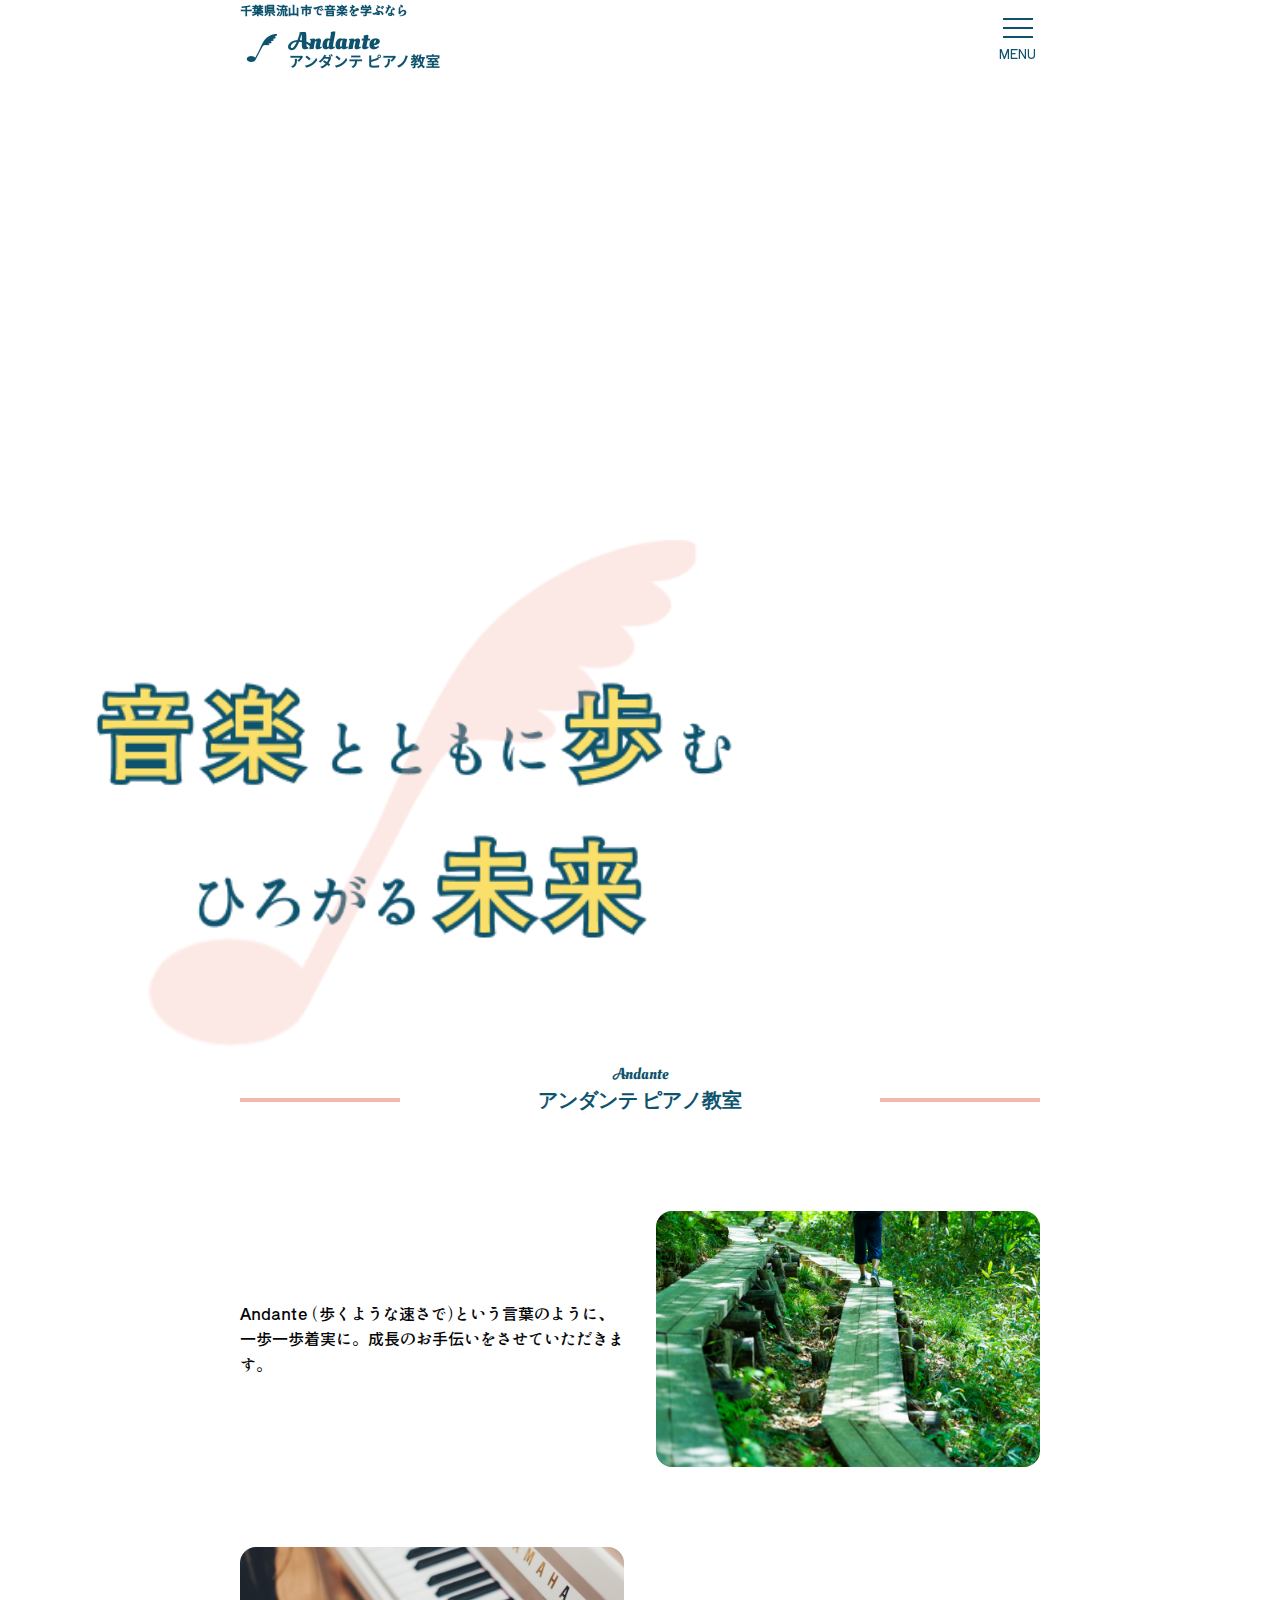
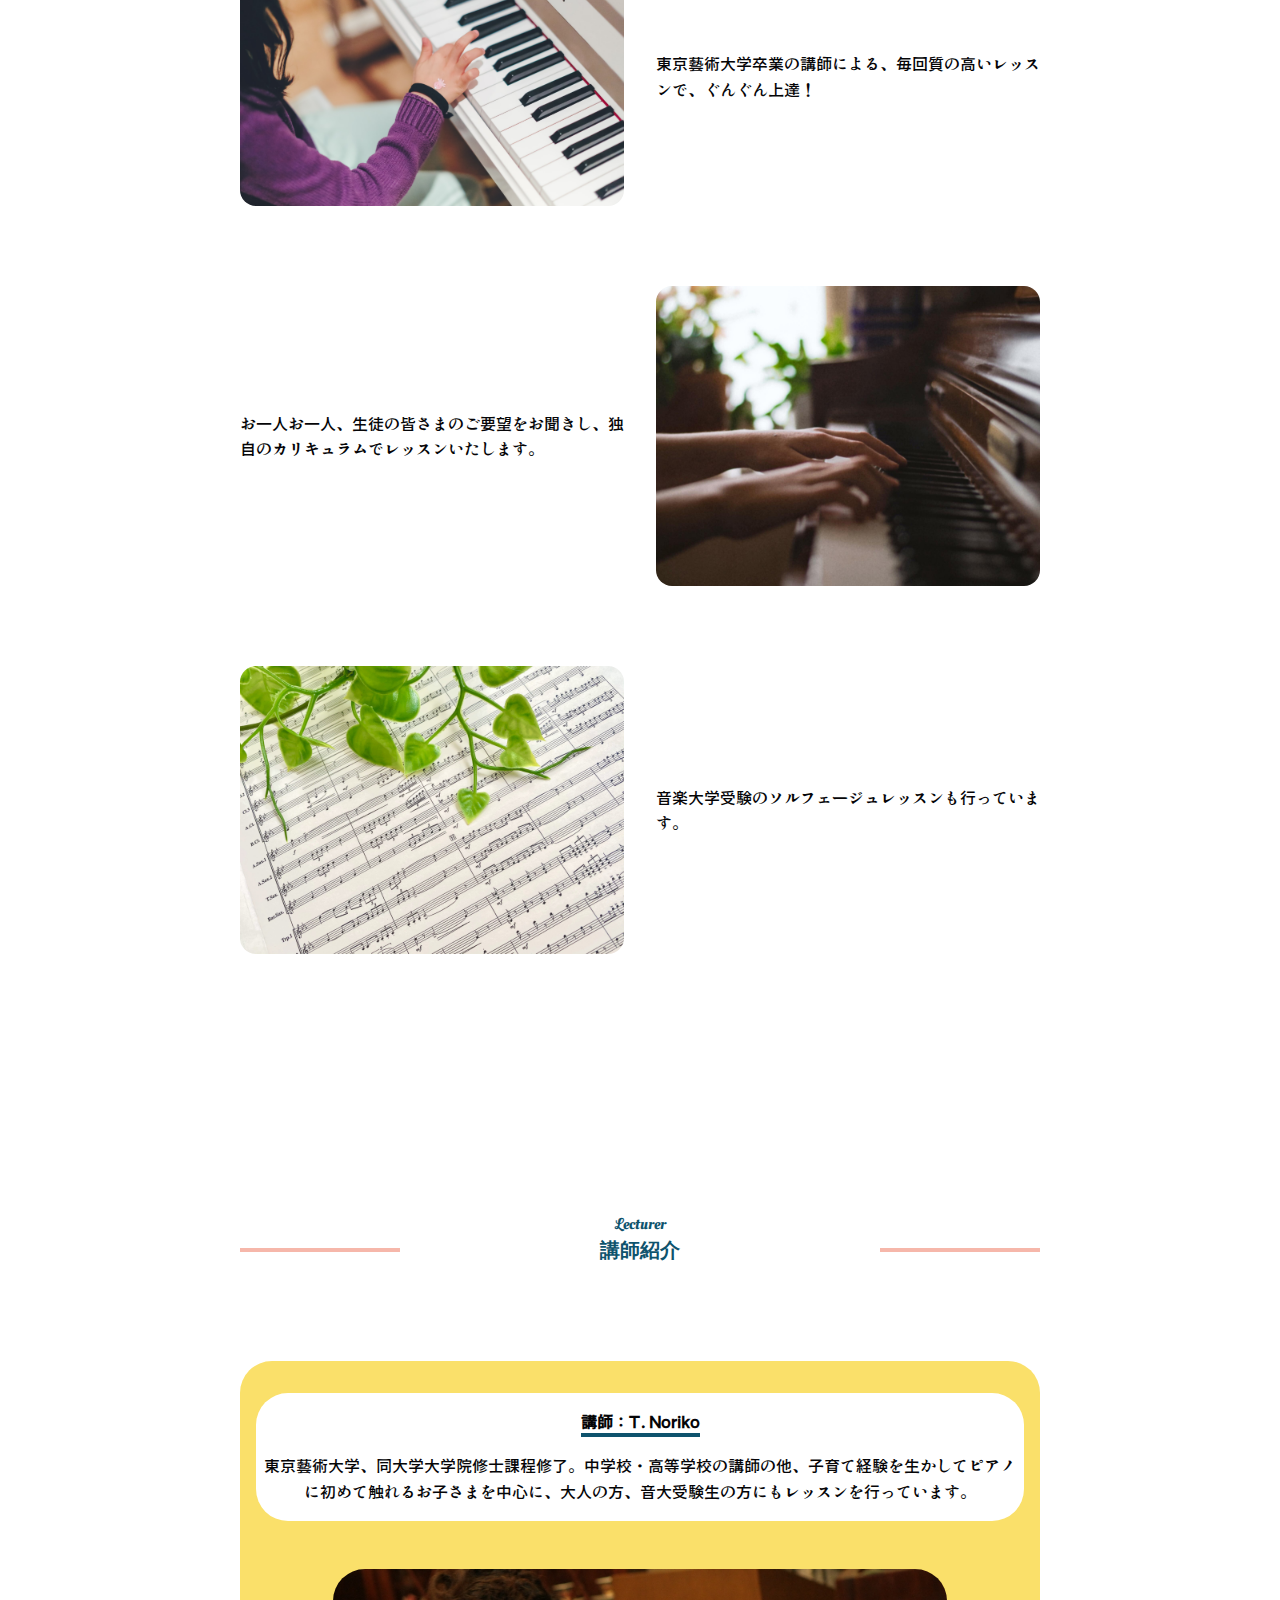
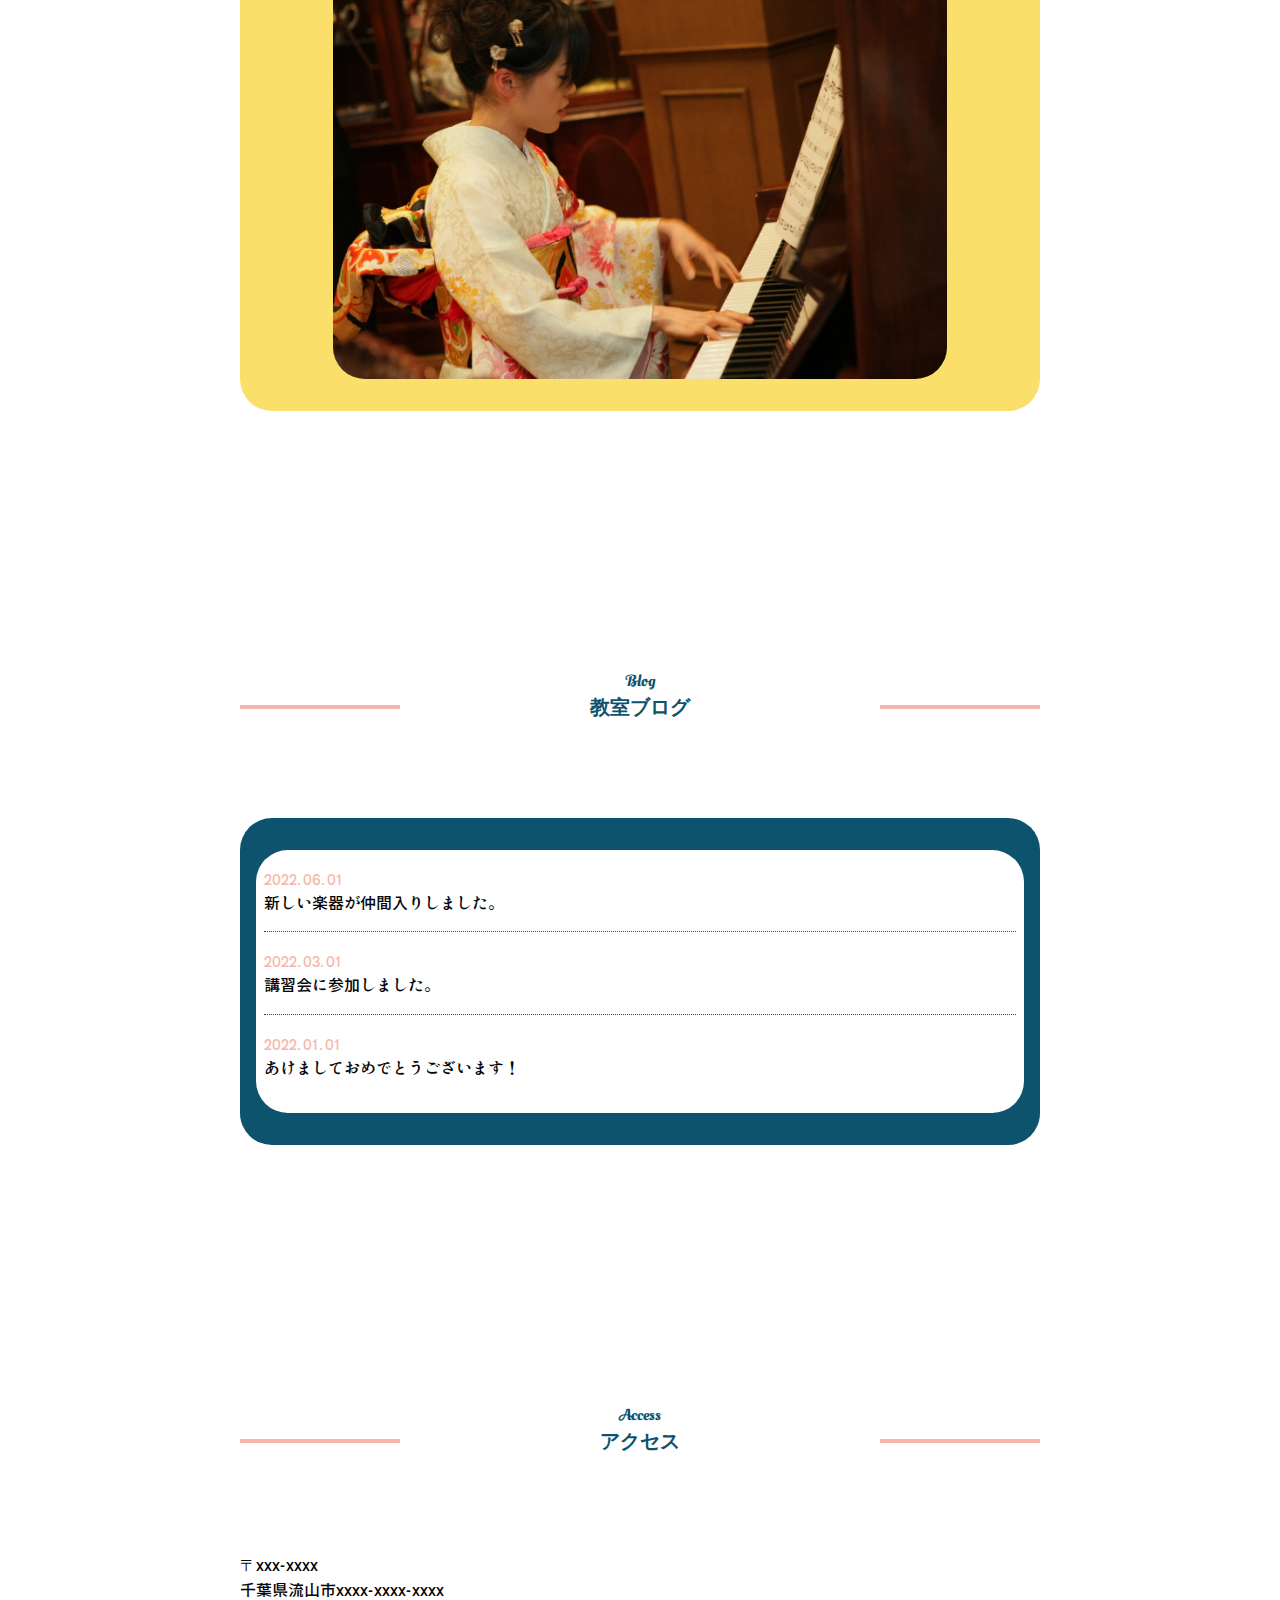
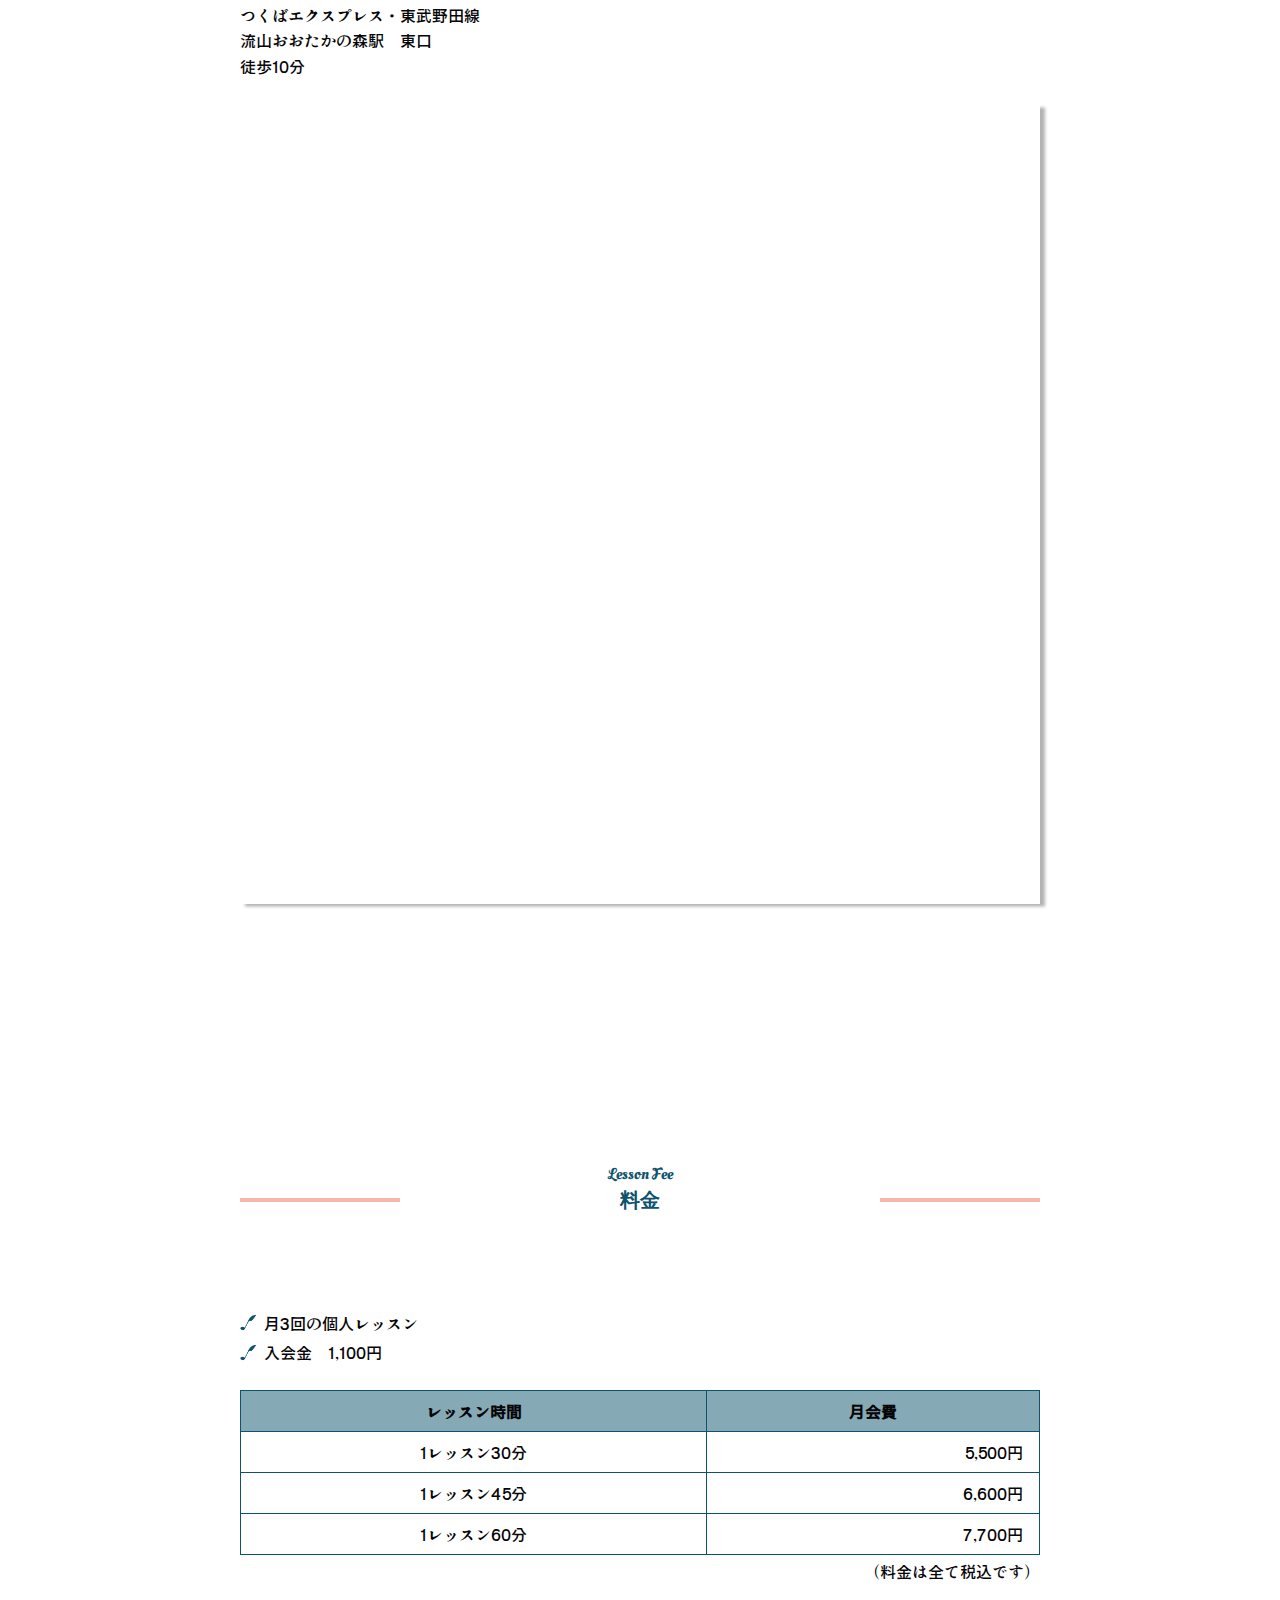
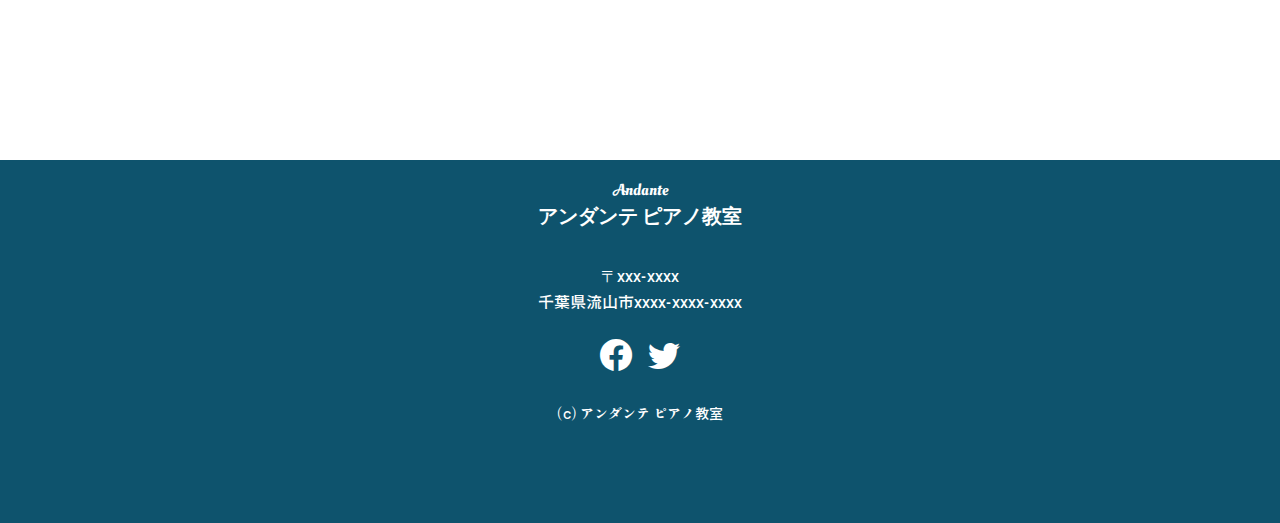
==== index.html @ c5d54a64 "Add files via upload" ====
<!DOCTYPE html>
<html lang="ja">
<head>
  <meta charset="UTF-8">
  <meta http-equiv="X-UA-Compatible" content="IE=edge">
  <meta name="viewport" content="width=device-width, initial-scale=1.0">
  <title>流山市で音楽を学ぶならAndante ピアノ教室</title>
  <link rel="preconnect" href="https://fonts.googleapis.com">
  <link rel="preconnect" href="https://fonts.gstatic.com" crossorigin>
  <link href="https://fonts.googleapis.com/css2?family=Oleo+Script+Swash+Caps&family=Poppins:wght@600&family=Shippori+Antique&display=swap" rel="stylesheet">
  <link rel="stylesheet" href="https://cdn.jsdelivr.net/npm/bootstrap-icons@1.8.2/font/bootstrap-icons.css">
  <link rel="stylesheet" href="css/styles.css">
</head>
<body>
  <header>
    <div class="container">
      <h1 class="site-title">
        <a href="#">
          <p class="title-color">千葉県流山市で音楽を学ぶなら</p>
          <img src="img/banner.png" alt="" srcset="">
        </a>
      </h1>

      <div class="hamburger">
        <span></span>
        <span></span>
        <span></span>
        <p>MENU</p>
      </div>
    </div>

    <nav id="navi">
        <h1 class="site-title">
          <a href="#">
            <p class="title-color">千葉県流山市で音楽を学ぶなら</p>
            <img src="img/banner.png" alt="" srcset="">
          </a>
        </h1>
        <ul class="menu">
          <li><a href="#">ホーム</a></li>
          <li><a href="#about">教室紹介</a></li>
          <li><a href="#lecturer">講師紹介</a></li>
          <li><a href="#blog">教室ブログ</a></li>
          <li><a href="#access">アクセス</a></li>
          <li><a href="#fee">料金</a></li>
          <li><a href="#contact">お問い合わせ</a></li> 
        </ul>
    </nav>
  </header>

  <main>
    <section id="main-visual">
      <div class="main-visual-img">
        <div class="bgImg src1"></div>
        <div class="bgImg src2"></div>
        <div class="bgImg src3"></div>
      </div>

      <div class="container">
          <ul class="main-visual-text">
            <li>音楽がともにある生活を始めませんか？</li>
            <li>一歩一歩着実に。</li>
            <li>お子さまから大人の方まで受け付け中！</li>
          </ul>

          <div class="main-image">
            <img src="img/main-image.png" alt="" srcset="">
          </div>
      </div>
    </section>

    <section id="about" class="container">
      <div class="section-title title-color">
        <span class="en">Andante</span>
        <h2 class="title-text">アンダンテ ピアノ教室</h2>
      </div>

      <div class="section-inner">
        <ul>
          <li>
            <p>Andante (歩くような速さで)という言葉のように、一歩一歩着実に。成長のお手伝いをさせていただきます。</p>
            <img src="img/about-photo1.jpg" alt="" srcset="">
          </li>
          <li>
            <p>東京藝術大学卒業の講師による、毎回質の高いレッスンで、ぐんぐん上達！</p>
            <img src="img/about-photo2.jpg" alt="" srcset="">
          </li>
          <li>
            <p>お一人お一人、生徒の皆さまのご要望をお聞きし、独自のカリキュラムでレッスンいたします。</p>
            <img src="img/about-photo3.jpg" alt="" srcset="">
          </li>
          <li>
            <p>音楽大学受験のソルフェージュレッスンも行っています。</p>
            <img src="img/about-photo4.jpg" alt="" srcset="">
          </li>
        </ul>

      </div>
    </section>

    <section id="lecturer" class="container">
      <div class="section-title title-color">
        <span class="en">Lecturer</span>
        <h2 class="title-text">講師紹介</h2>
      </div>

      <div class="section-inner">
        <div class="section-info">
          <div class="section-text">
            <h3>講師：T. Noriko</h3>
   
            <p>東京藝術大学、同大学大学院修士課程修了。中学校・高等学校の講師の他、子育て経験を生かしてピアノに初めて触れるお子さまを中心に、大人の方、音大受験生の方にもレッスンを行っています。</p>
          </div>

         <img src="img/lecturer-photo.jpg" alt="">
        </div>
      </div>
    </section>

    <section id="blog" class="container">
      <div class="section-title title-color">
        <span class="en">Blog</span>
        <h2 class="title-text">教室ブログ</h2>
      </div>

      <div class="section-inner">
        <div class="section-info">
          <div class="section-text">
            <ul>
              <li>
                <a href="#">
                  <time>2022. 06. 01</time>
                  <p class="blog-title">新しい楽器が仲間入りしました。</p>
                </a>
              </li>
              <li>
                <a href="#">
                  <time>2022. 03. 01</time>
                  <p class="blog-title">講習会に参加しました。</p>
                </a>
              </li>
              <li>
                <a href="#">
                  <time>2022. 01. 01</time>
                  <p class="blog-title">あけましておめでとうございます！</p>
                </a>
              </li>
            </ul>
          </div>
        </div>
      </div>
    </section>

    <section id="access" class="container">
      <div class="section-title title-color">
        <span class="en">Access</span>
        <h2 class="title-text">アクセス</h2>
      </div>

      <div class="section-inner">
        <div class="address">
          <p class="address-text">〒xxx-xxxx</p>
          <p class="address-text">千葉県流山市xxxx-xxxx-xxxx</p>
          <p class="address-text">つくばエクスプレス・東武野田線</p>
          <p class="address-text">流山おおたかの森駅　東口</p>
          <p class="address-text">徒歩10分</p>
        </div>

        <div class="iframe-wrap">
          <iframe src="https://www.google.com/maps/embed?pb=!1m18!1m12!1m3!1d12931.811966445095!2d139.92368002287586!3d35.87466883083339!2m3!1f0!2f0!3f0!3m2!1i1024!2i768!4f13.1!3m3!1m2!1s0x60189b8924947b5b%3A0xc7bd35866988d866!2z44CSMjcwLTAxMzgg5Y2D6JGJ55yM5rWB5bGx5biC44GK44GK44Gf44GL44Gu5qOu5p2x!5e0!3m2!1sja!2sjp!4v1663419905391!5m2!1sja!2sjp" width="600" height="450" style="border:0;" allowfullscreen="" loading="lazy" referrerpolicy="no-referrer-when-downgrade"></iframe>
        </div>
      </div>
    </section>

    <section id="fee" class="container">
      <div class="section-title title-color">
        <span class="en">Lesson Fee</span>
        <h2 class="title-text">料金</h2>
      </div>

      <div class="section-inner">
        <ul class="fee-details">
          <li>
            <img src="img/logo.png" alt="" srcset="">
            <p>月3回の個人レッスン</p>
          </li>
          <li>
            <img src="img/logo.png" alt="" srcset="">
            <p>入会金　1,100円</p>
          </li>
        </ul>

        <table>
          <thead>
            <tr>
              <th>レッスン時間</th>
              <th>月会費</th>
            </tr>
          </thead>
          <tbody>
            <tr>
              <td>1レッスン30分</td>
              <td class="price">5,500円</td>
            </tr>
            <tr>
              <td>1レッスン45分</td>
              <td class="price">6,600円</td>
            </tr>
            <tr>
              <td>1レッスン60分</td>
              <td class="price">7,700円</td>
            </tr>
          </tbody>
        </table>

        <p class="attention">（料金は全て税込です）</p>
      </div>
    </section>

    <a href="#" class="free-experience">
      <h3>
        無料体験<span>の</span>お申し込み<span>は</span>
      </h3>
      <p>こちら</p>
    </a> 
  </main>

  <footer>
    <div class="container">
      <div class="footer-title">
        <span class="en">Andante</span>
        <h1 class="title-text">アンダンテ ピアノ教室</h1>
      </div>

      <div class="address">
        <p class="address-text">〒xxx-xxxx</p>
        <p class="address-text">千葉県流山市xxxx-xxxx-xxxx</p>
      </div>

      <ul class="sns">
        <li><a href="#" class="facebook"><i class="bi bi-facebook"></i></a></li>
        <li><a href="#" class="twitter"><i class="bi bi-twitter"></i></a></li>
      </ul>
      
      <small>(c) アンダンテ ピアノ教室</small>
    </div>
  </footer>
  <script src="https://code.jquery.com/jquery-3.6.0.min.js" integrity="sha256-/xUj+3OJU5yExlq6GSYGSHk7tPXikynS7ogEvDej/m4=" crossorigin="anonymous"></script>
  <script src="js/main.js"></script>
</body>
</html>
---- css/styles.css ----
/* common */
* {
  margin: 0;
  padding: 0;
  box-sizing: border-box;
  font-size: 16px;
}

html {
  height: 100%;
}

body {
  color: #050507;
  font-family: 'Shippori Antique', sans-serif;
}

a {
  text-decoration: none;
}

img {
  vertical-align: bottom;
  max-width: 100%;
  object-fit: cover;
}

li {
  list-style: none;
}

.container {
  margin: 0 auto;
  width: calc(100% - 16px * 2);
  max-width: 800px;
}

section {
  padding-top: 80px;
  padding-bottom: 80px;
  width: 100%;
}

p {
  line-height: 1.6;
}

.title-color {
  color: #0E536D;
}

.title-text {
  font-family: 'Poppins', sans-serif;
  font-size: 20px;
  position: relative;
}

.title-text::before,
.title-text::after {
  content: '';
  position: absolute;
  width: 20%;
  height: 4px;
  background-color: #F6B7AA;
  bottom: calc(50% - 2px);
}

.title-text::before {
  left: 0;
}

.title-text::after {
  right: 0;
}

.section-title {
  text-align: center;
}

.section-inner {
  margin: 96px 0;
}


.en {
  font-family: 'Oleo Script Swash Caps', cursive;
  font-size: 16px;
}

/* --------------------------
        header
-----------------------------*/

header {
  width: 100%;
  height: 80px;
  position: fixed;
  background-color: rgba(255,255,255,0.8);
  z-index: 10;
}

header p {
  font-size: 12px;
  color: #0E536D;
}

header img {
  height: 60px;
}

header .container {
  display: flex;
  justify-content: space-between;
  align-items: center;
  /* outline: 1px solid red; */
}

/* ハンバーガーメニュー（閉じている時） */
.hamburger {
  margin-left: 32px;
  cursor: pointer;
  z-index: 30;
  margin-top: 2px;
}

.hamburger span {
  display: block;
  width: 30px;
  height: 2px;
  background-color: #0E536D;
  transition: all .3s;
}

.hamburger span + span {
  margin-top: 7px;
}

.hamburger p {
  font-size: 12px;
  margin-top: 6px;
  transform: translateX(-4px);
}

/* ハンバーガーメニュー（クリック時の動き） */
.hamburger.active span:nth-child(1) {
  transform: translateY(10px) rotate(-135deg);
}

.hamburger.active span:nth-child(2) {
  transform: translateX(100%);
  opacity: 0;
}

.hamburger.active span:nth-child(3) {
  transform: translateY(-8px) rotate(135deg);
}

#navi {
  width: 100%;
  height: 100vh;
  padding-left: 16px;
  background-color: rgba(246, 183, 170, 0.9);
  position: fixed;
  top: 0;
  left: 0;
  z-index: 20;
  text-align: left;
  transition: all .6s ease;
  opacity: 0;
  visibility: hidden;
}

#navi .menu li {
  transform: translateX(-32px);
  transition: transform .6s ease;
}

#navi.active {
  opacity: 1;
  visibility: visible;
}

#navi.active .menu li {
  transform: translateX(0);
}

#navi .site-title {
  margin-right: auto;
}

#navi .menu {
  margin: 80px auto;
}

#navi .menu li a {
  color: #0E536D;
  opacity: 0.7;
  transition: color .3s;
  position: relative;
}

#navi .menu li a:hover {
  opacity: 1;
}

#navi .menu li + li {
  margin-top: 24px;
}

#navi .menu li a::before {
  content: '';
  width: 100%;
  height: 2px;
  background-color: #0E536D;
  position: absolute;
  bottom: -2px;
  left: 0;
  opacity: 0;
  transform: scaleX(0);
  transition: all .3s;
}

#navi .menu li a:hover::before {
  opacity: 1;
  transform: scaleX(1);
}

/* --------------------------
        main-visual
-----------------------------*/

main {
  padding-top: 80px;
  width: 100%;
}

#main-visual {
  position: relative;
  padding-top: 0;
  height: calc(var(--vh, 1vh) * 100);
  /* outline: 1px solid green; */
}

#main-visual .container {
  /* height: calc(100% - 80px); */
  height: 100vh;
  /* outline: 1px solid purple; */
  position: absolute;
  top: 0;
  left: 16px;
  
}


/* --- 全体のBOX定義 ---------------------------------------- */
.main-visual-img {
  position   : relative;
  /* max-width  : 400px; */
  max-width: 100%;
  /* height     : 250px; */
  height: calc(60vh - 80px);
  /* margin     : auto; */
  /* overflow   : hidden; */
}

/* --- 背景の指定 ------------------------------------------- */
.main-visual-img .bgImg {
  position   : absolute;
  top        : 0;
  left       : 0;
  bottom     : 0;
  right      : 0;
  opacity    : 0;
  animation  : fade 15s infinite; 
  background-size: cover;
  background-position: center;
}

/* --- 段差で背景画像のアニメーションを実行 ----------------- */
.main-visual-img .src1 {
  background-image : url(../img/main-visual1.jpg);   
}
.main-visual-img .src2 {
  background-image : url(../img/main-visual2.jpg);   
  animation-delay  : 5s;
}
.main-visual-img .src3 {
  background-image : url(../img/main-visual3.jpg);  
  animation-delay  : 10s;
}


@keyframes fade {
   0% { opacity: 0; }
   5% { opacity: 1; }
  25% { opacity: 1; }
  30% { opacity: 0; }
 100% { opacity: 0; }
}

.main-visual-text {
  /* outline: 1px solid green; */
  margin-top: calc((60vh - 80px) / 2 - 12px);
  position: relative;
  display: flex;
  flex-direction: column;
  align-items: center;
  justify-content: center;
}

.main-visual-text li {
  color: #fff;
  text-shadow: 0 4px 6px #050507;
  position: absolute;
  top: 0;
  opacity: 0;
  animation  : fade 15s infinite; 
}

.main-visual-text li:nth-child(2) {
  animation-delay  : 5s;
}

.main-visual-text li:nth-child(3) {
  animation-delay  : 10s;
}

.main-image {
  /* outline: 1px solid red; */
  margin-top: calc((60vh - 80px) / 2 + 12px);
}

.main-image img {
  display: block;
  width: 80%;
  margin: 0 auto;
}


/* --------------------------
        about
-----------------------------*/
#about li {
  display: flex;
  justify-content: space-between;
  align-items: center;
}

#about li:nth-child(even) {
  flex-direction: row-reverse;
}

#about li p,
#about li img {
  width: calc(50% - 16px);
}

#about li + li {
  margin-top: 80px;
}

#about li img {
  border-radius: 16px;
}

/* --------------------------
        lecturer
-----------------------------*/
.section-info {
  background-color: #FAE06A;
  padding: 32px 16px;
  border-radius: 32px;
  text-align: center;
}

.section-text {
  padding: 16px 8px;
  background-color: #fff;
  border-radius: 32px;
  text-align: center;
}

.section-text h3 {
  border-bottom: 4px solid #0E536D;
  width: fit-content;
  margin: 0 auto;
  margin-bottom: 16px;
}

.section-info img {
  border-radius: 32px;
  margin-top: 48px;
  width: 80%;
}

/* --------------------------
        blog
-----------------------------*/
#blog .section-info {
  background-color: #0E536D;
}

#blog .section-text {
  text-align: left;
}

#blog .section-text time {
  font-size: 14px;
  color: #F6B7AA;
}

#blog li {
  padding-bottom: 16px;
}

#blog li + li {
  padding-top: 16px;
  border-top: 1px dotted #0E536D;
}

.blog-title {
  color: #050507;
}

/* --------------------------
        access
-----------------------------*/

.address {
  margin-bottom: 24px;
}

.iframe-wrap{
  position:relative;
  width:100%;
  padding-top: 100%;
  margin:0 auto;
}

.iframe-wrap iframe{
  position:absolute;
  top:0;
  left:0;
  width:100%;
  height:100%;
  box-shadow: 5px 2.5px 3px rgba(0, 0, 0, 0.3);
}

/* --------------------------
        fee
-----------------------------*/

.fee-details li + li {
  margin-top: 4px;
}

.fee-details li {
  display: flex;
  align-items: center;
}

#fee img {
  width: 16px;
  height:16px;
  margin-right: 8px;
}

table {
  border-collapse: collapse;
  width: 100%;
  margin-top: 24px;
}

th,
td {
  border: 1px solid #0E536D;
  padding: 8px 0;
}

th {
  background-color: rgba(14, 83, 109, 0.5);
}

tbody tr td {
  text-align: center;
}

.price {
  text-align: right;
  padding-right: 16px;
}

.attention {
  text-align: right;
  padding-top: 4px;
}

/* --------------------------
        無料体験ボタン
-----------------------------*/
.free-experience {
  display: block;
  cursor: pointer;
  width: 100%;
  background-color: #F6B7AA;
  color: #0E536D;
  text-align: center;
  padding: 8px 0;
  position: fixed;
  bottom: 0;
}

.free-experience h3 {
  font-size: 24px;
  position: relative;
  width: fit-content;
  margin: 0 auto;
}

.free-experience span,
.free-experience p {
  font-size: 20px;
}

.free-experience h3::before,
.free-experience h3::after {
  content: '';
  height: 60px;
  width: 1px;
  background-color: #0E536D;
  position: absolute;
  top: 4px;
}

.free-experience h3::before {
  left: -16px;
  transform: rotate(-6deg);
}

.free-experience h3::after {
  right: -16px;
  transform: rotate(6deg);
}

/* --------------------------
        footer
-----------------------------*/

footer {
  background-color: #0E536D;
  color: #fff;
  width: 100%;
  height: calc(280px + 83px);
  padding: 16px 0;
  text-align: center;
  /* padding-bottom: 83px; */
}

footer .title-text::before,
footer .title-text::after {
  content: none;
}

.footer-title {
  text-align: center;
}

footer .address {
  text-align: center;
  margin-top: 32px;
  margin-bottom: 16px;
}

.sns {
  display: flex;
  justify-content: center;
  margin-bottom: 24px;
}

.sns li + li {
  margin-left: 16px;
}

i {
  color: #fff;
  font-size: 32px;
  transition: all .3s ease;
}

.bi-facebook:hover {
  color: #1877f2;
}

.bi-twitter:hover {
  color: #1da1f2;
}

small {
  font-size: 14px;
}
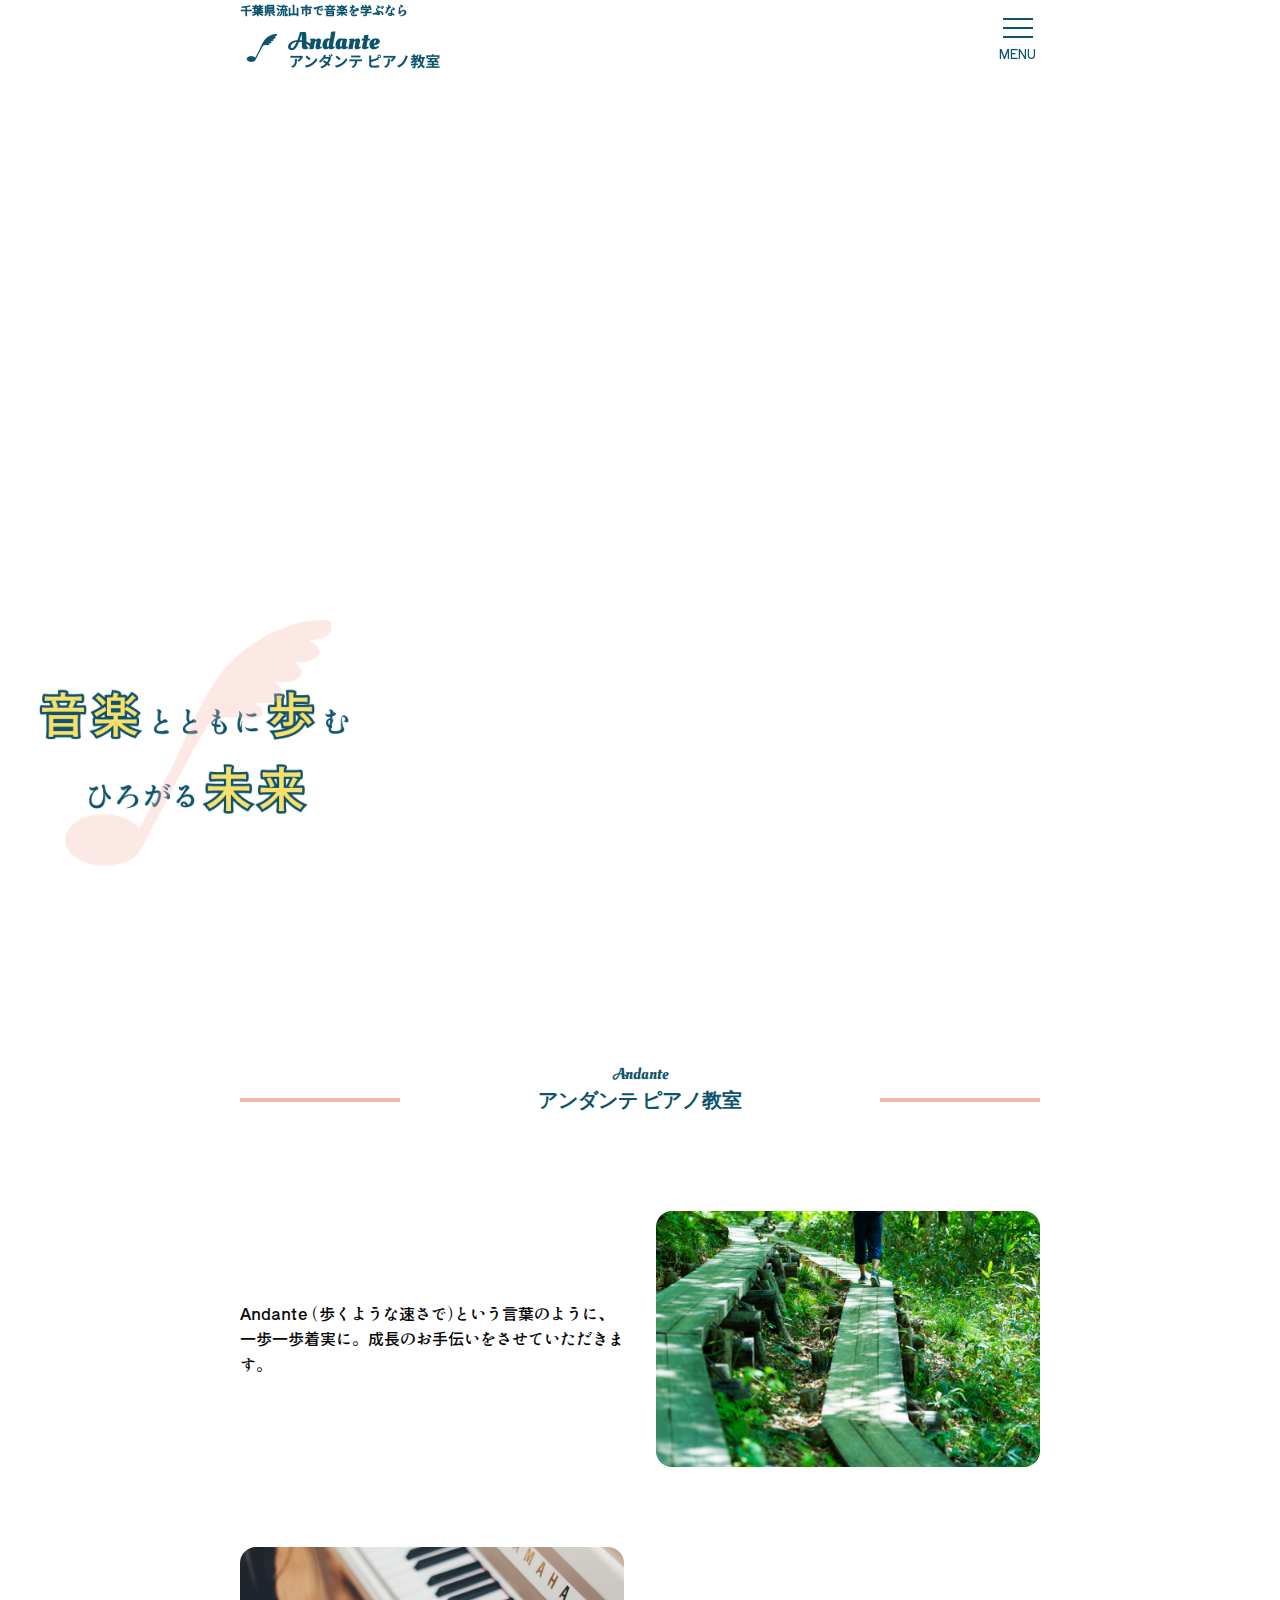
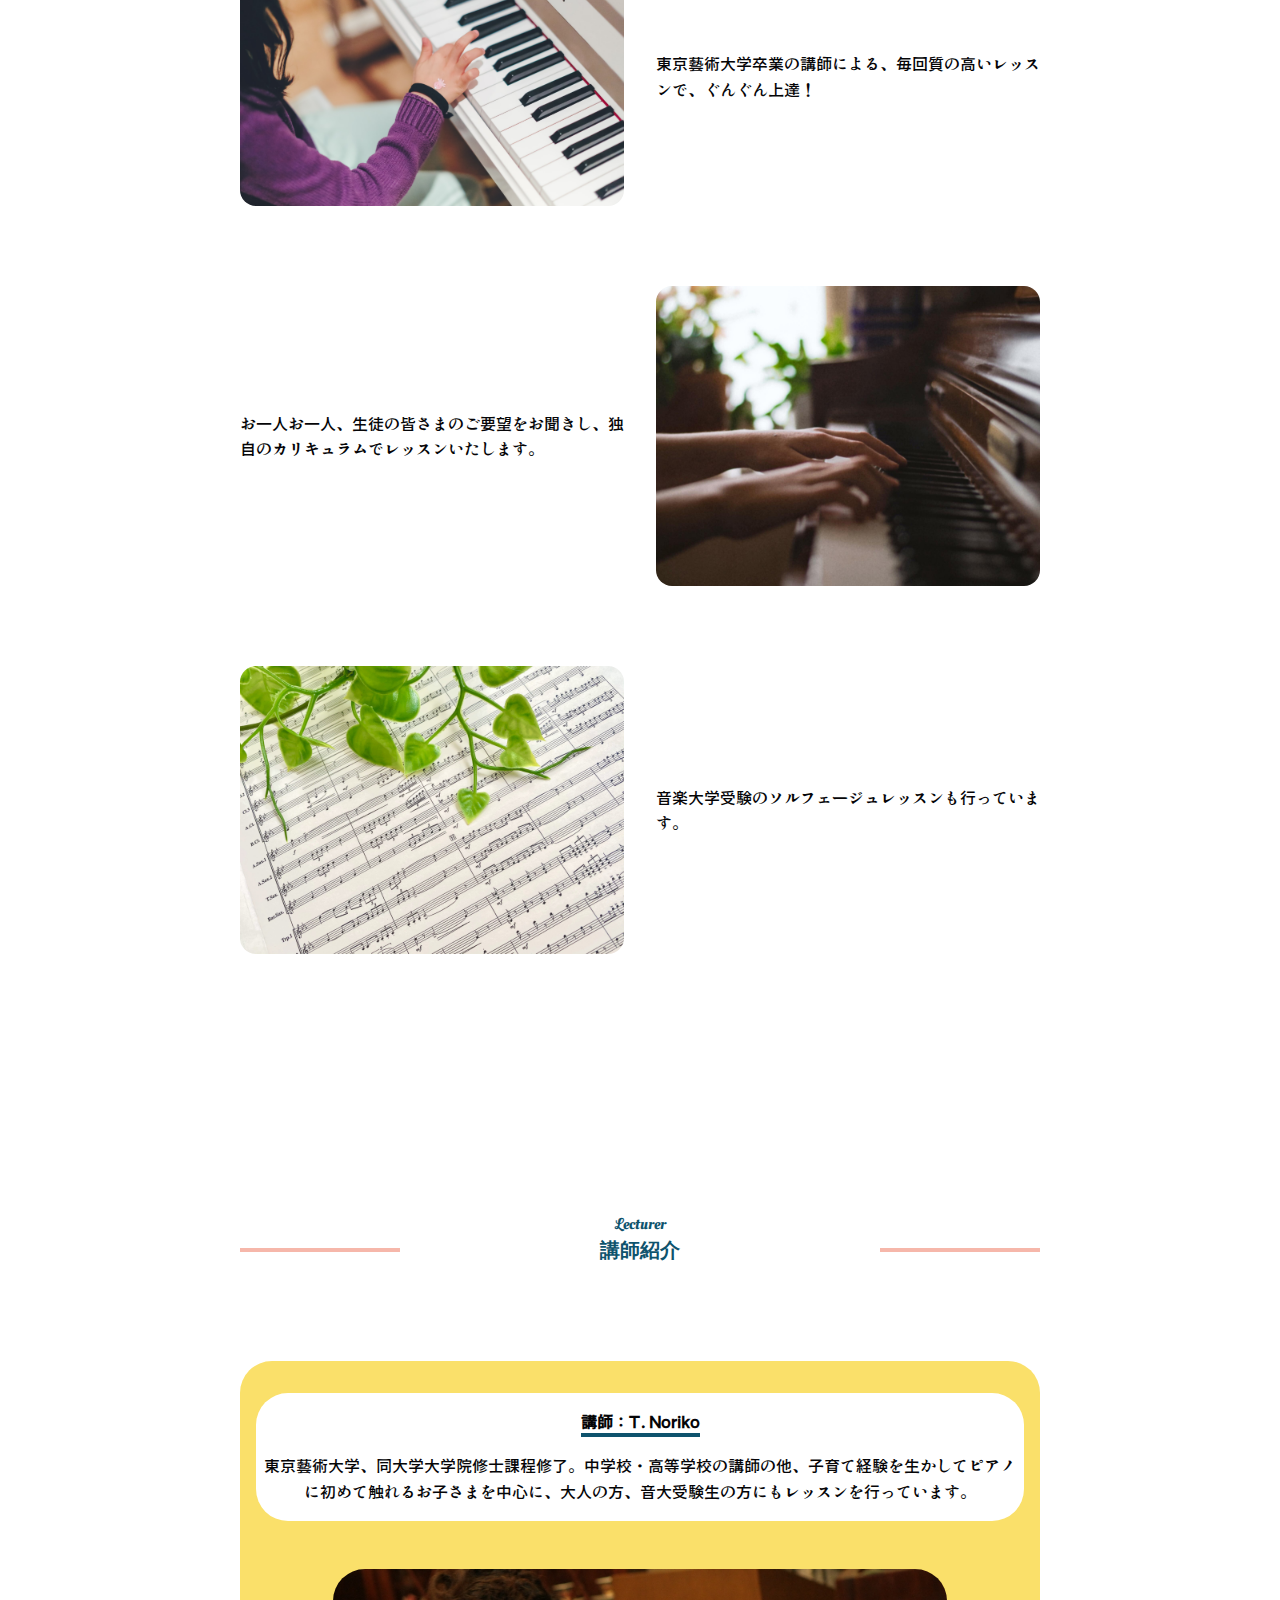
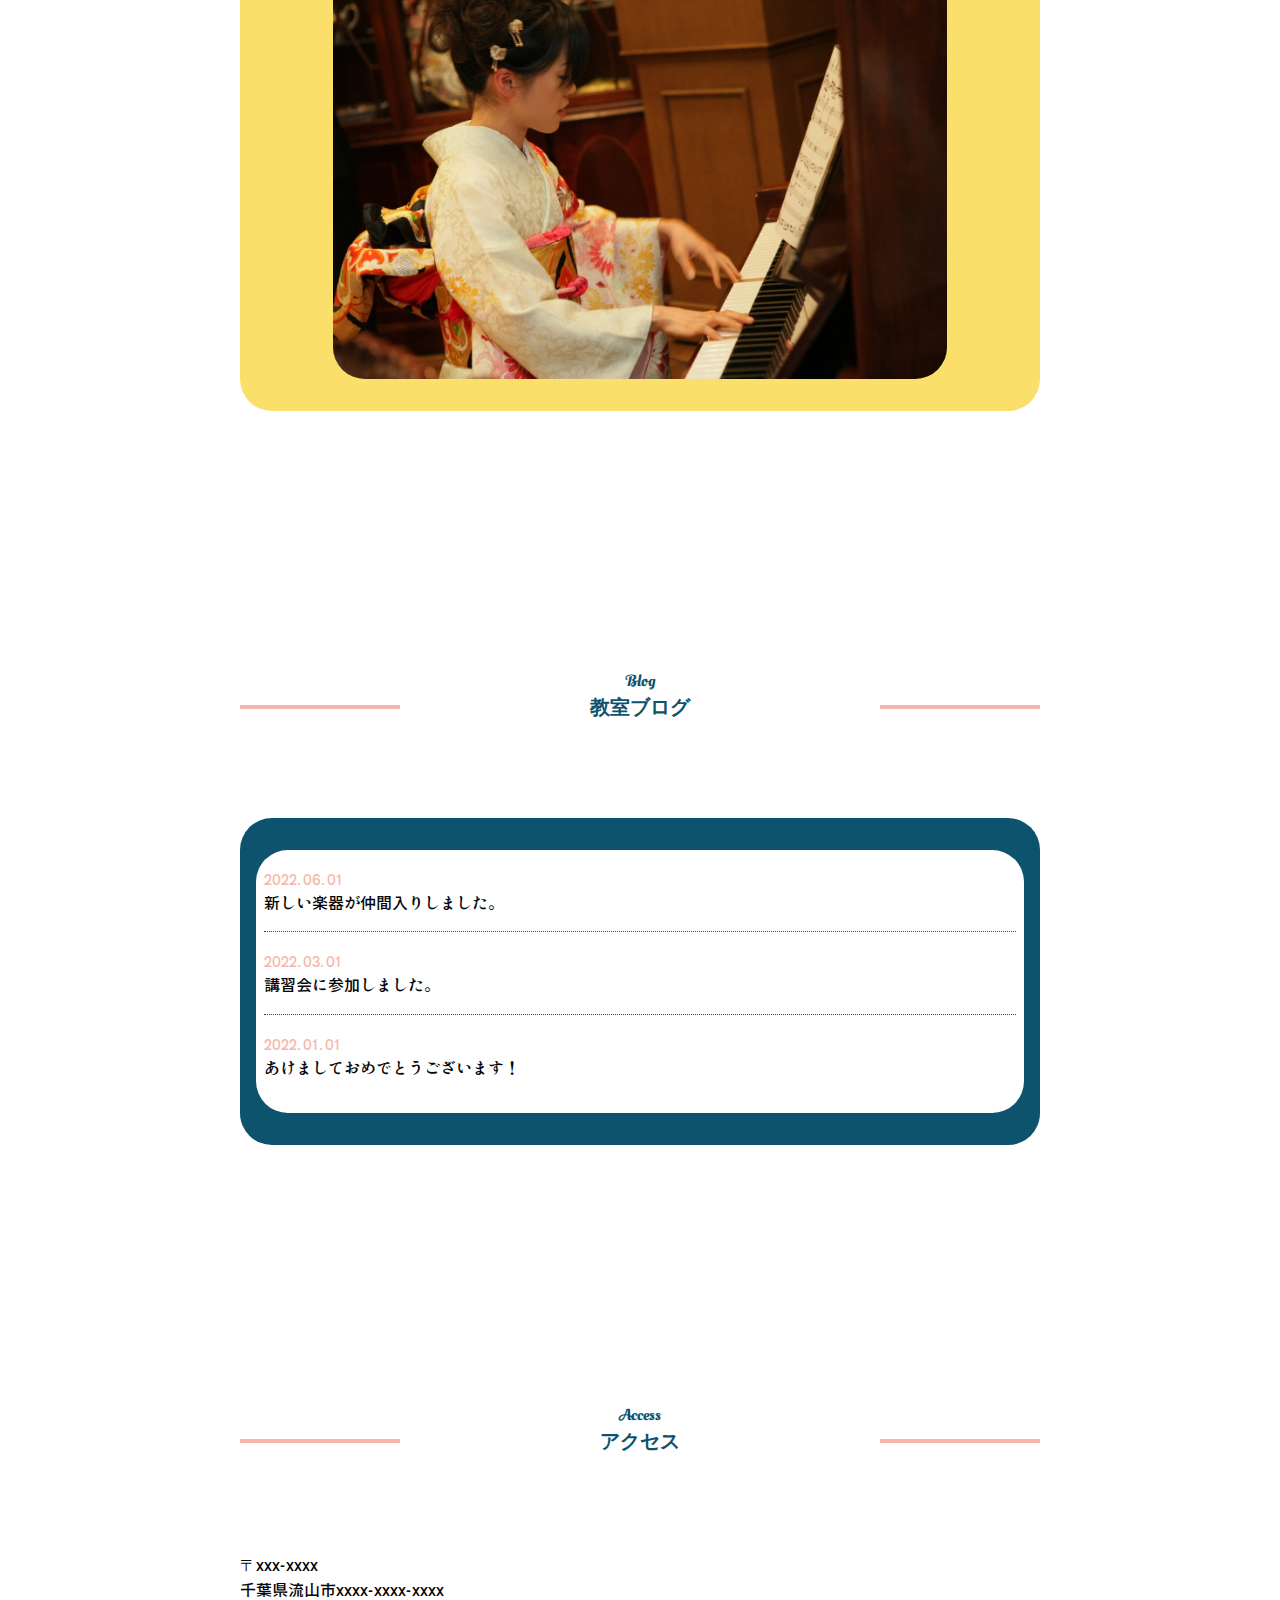
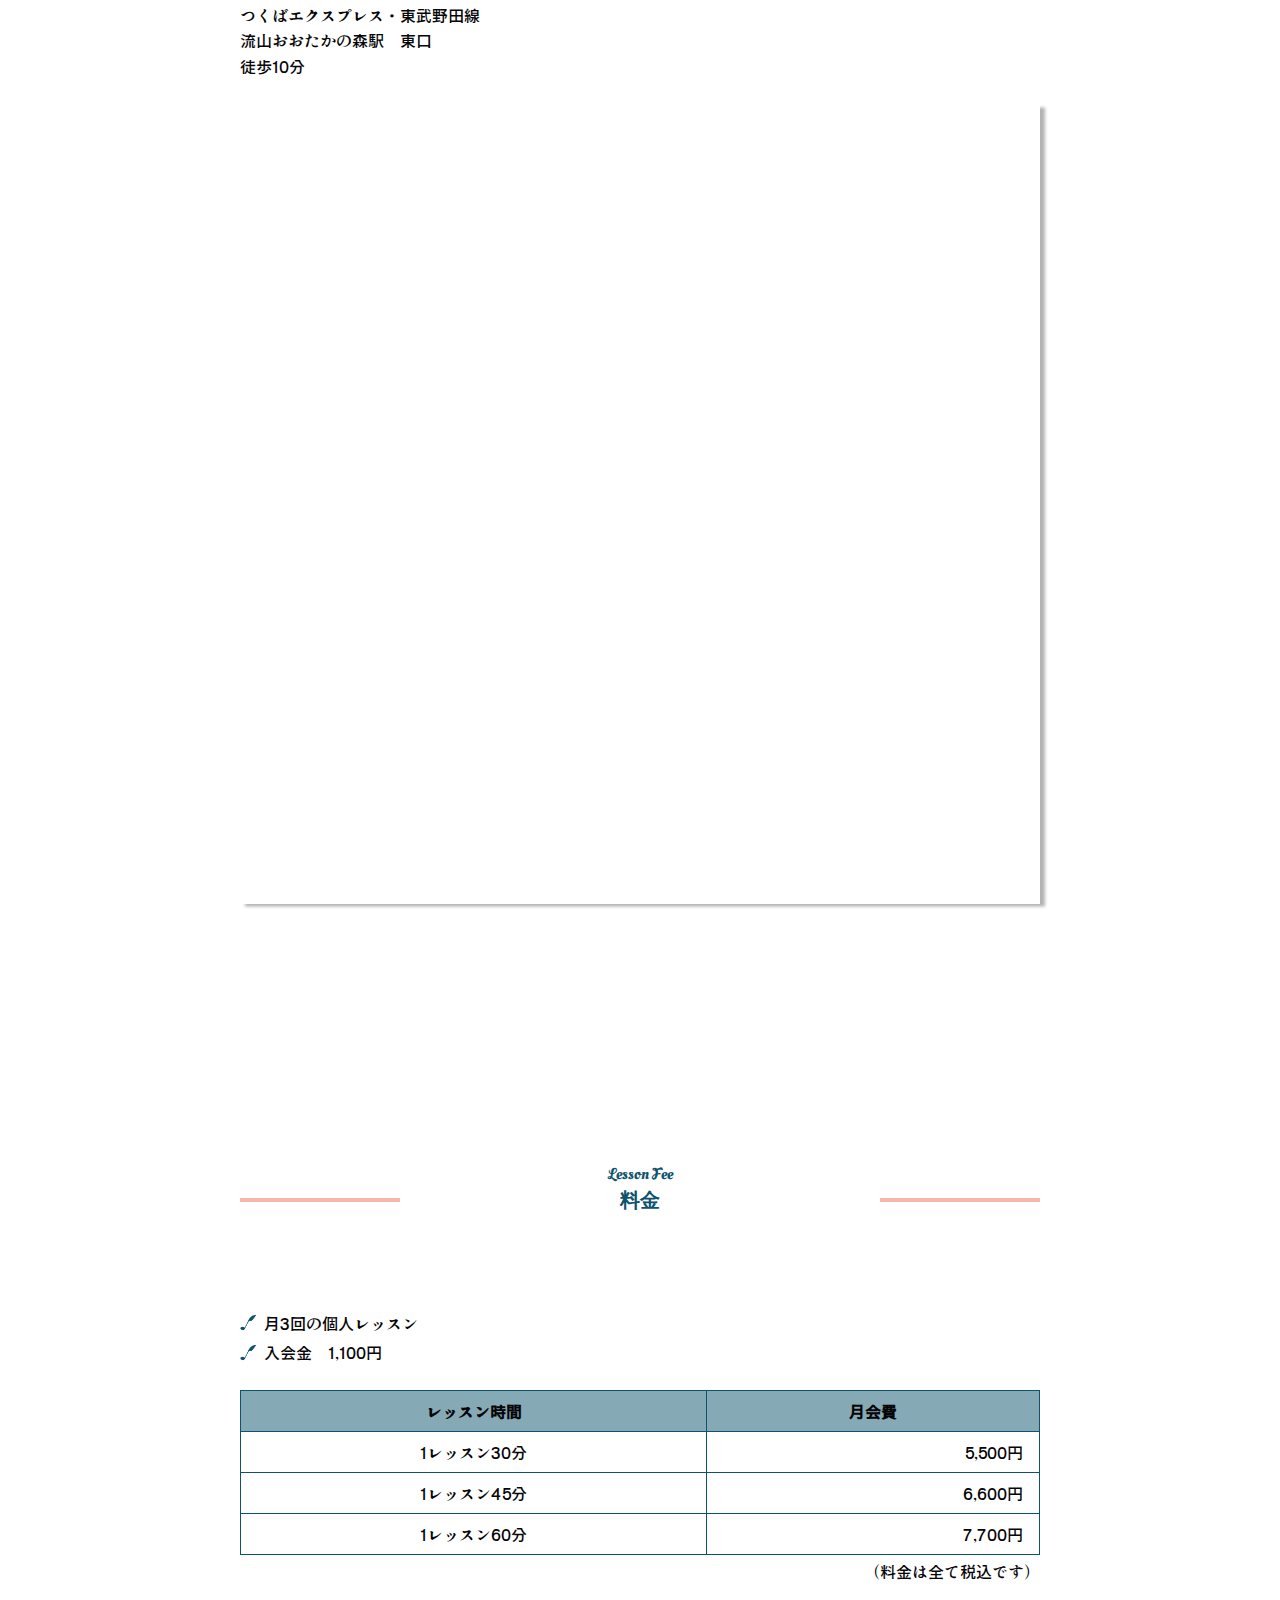
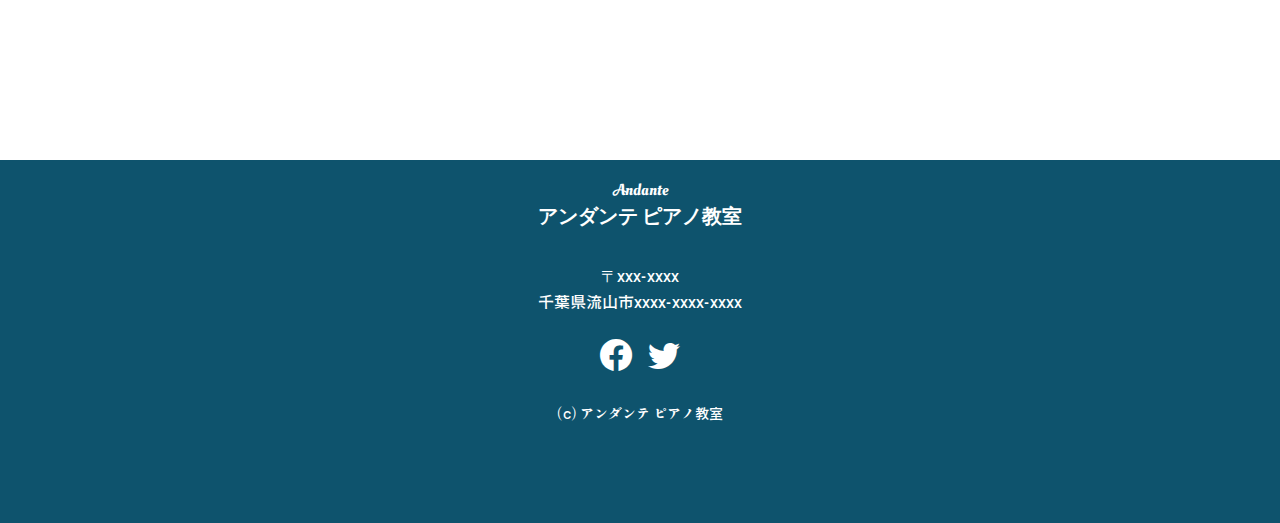
==== commit 875040c8: "Add files via upload" ====
--- a/index.html
+++ b/index.html
@@ -62,10 +62,10 @@
             <li>一歩一歩着実に。</li>
             <li>お子さまから大人の方まで受け付け中！</li>
           </ul>
-
-          <div class="main-image">
-            <img src="img/main-image.png" alt="" srcset="">
-          </div>
+      </div>
+
+      <div class="main-image">
+        <img src="img/main-image.png" alt="" srcset="">
       </div>
     </section>
 
--- a/css/styles.css
+++ b/css/styles.css
@@ -327,7 +327,10 @@
 
 .main-image {
   /* outline: 1px solid red; */
-  margin-top: calc((60vh - 80px) / 2 + 12px);
+  /* margin-top: calc((60vh - 80px) / 2 + 12px); */
+  /* margin-top: 60vh; */
+  position: absolute;
+  top: 60vh;
 }
 
 .main-image img {
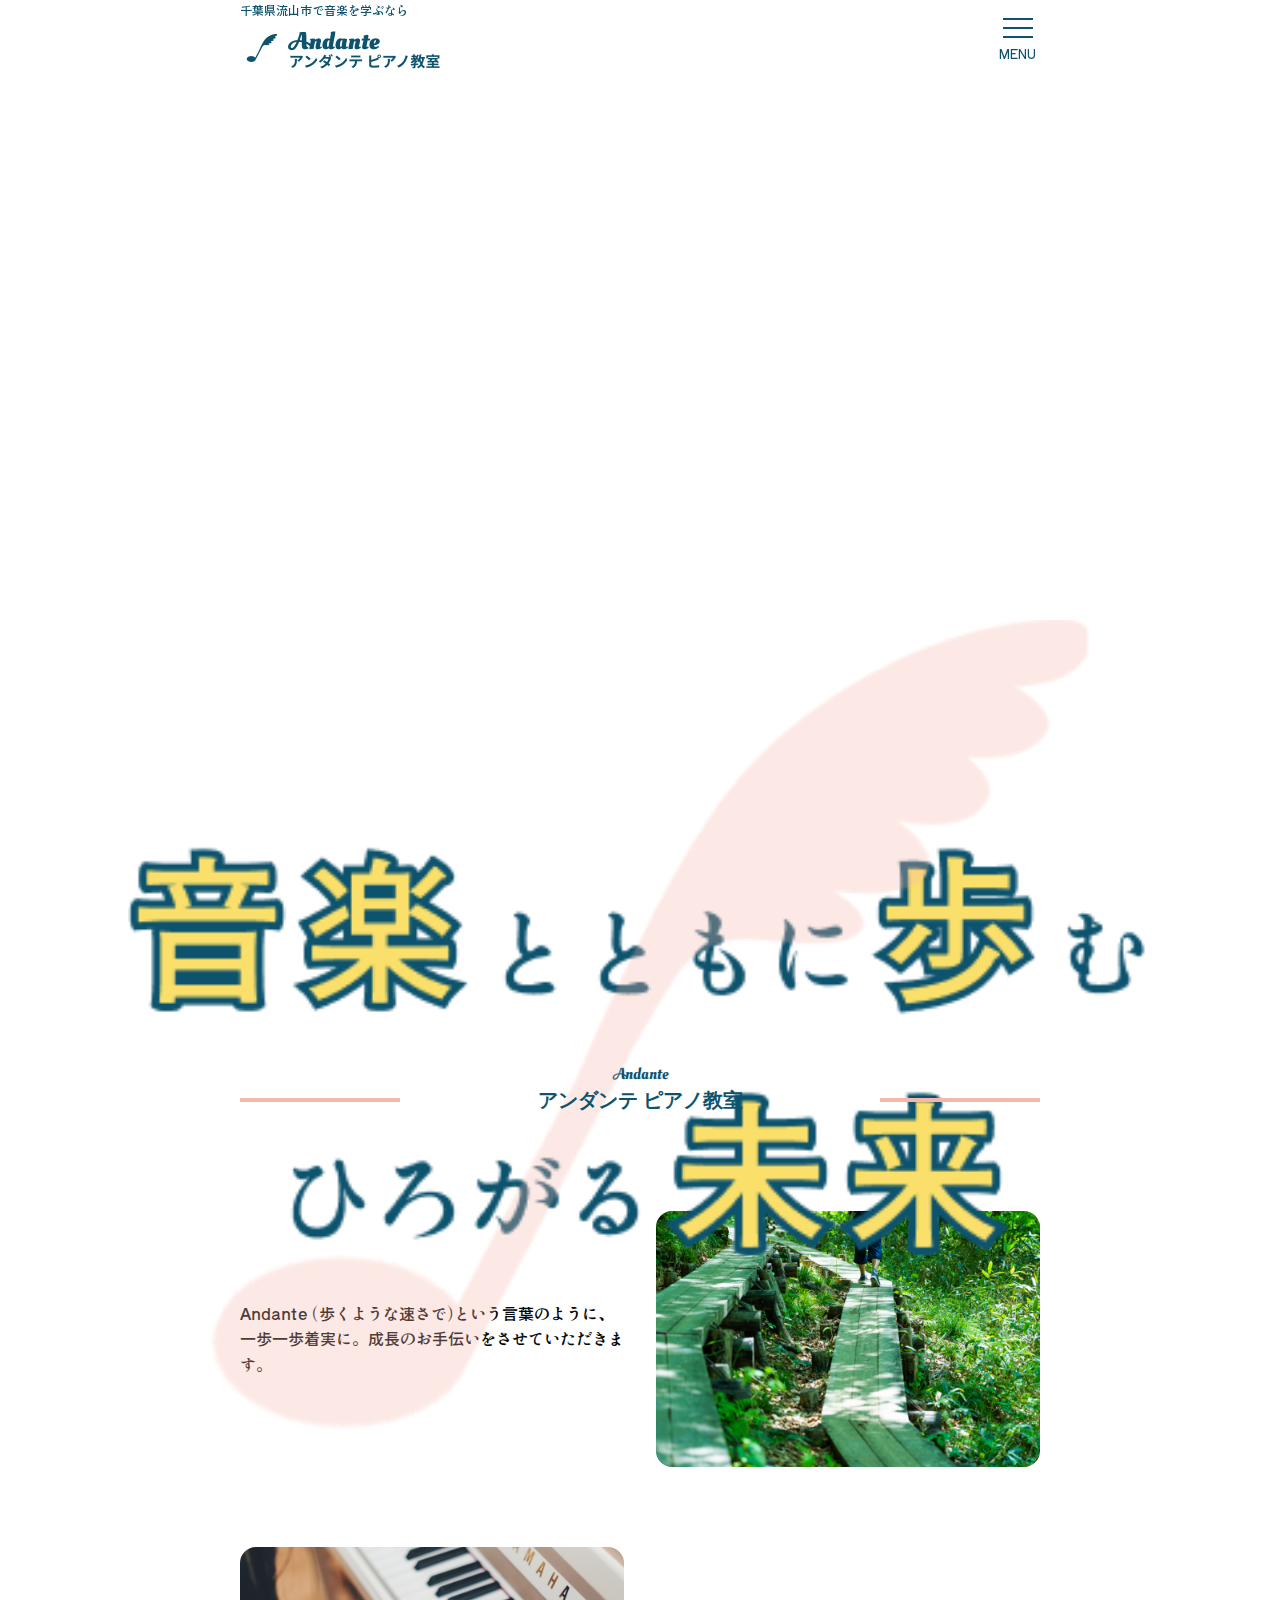
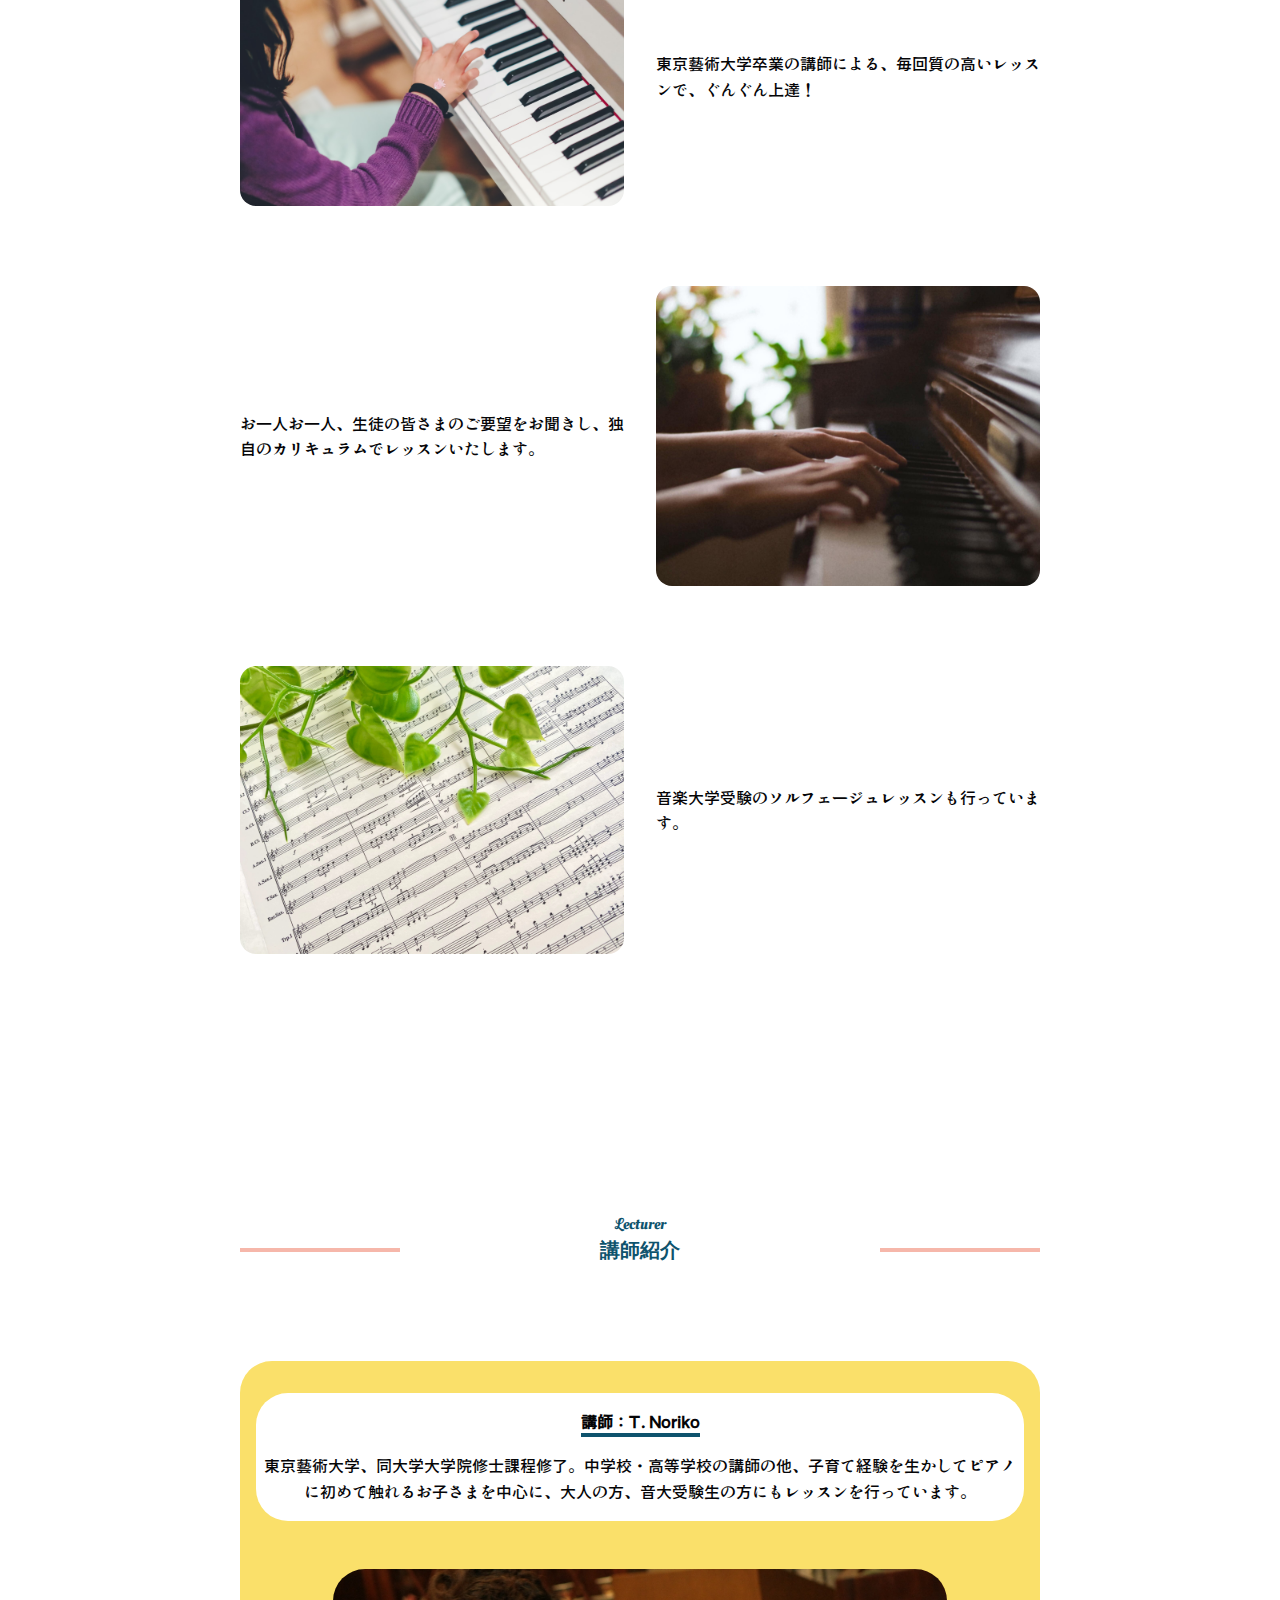
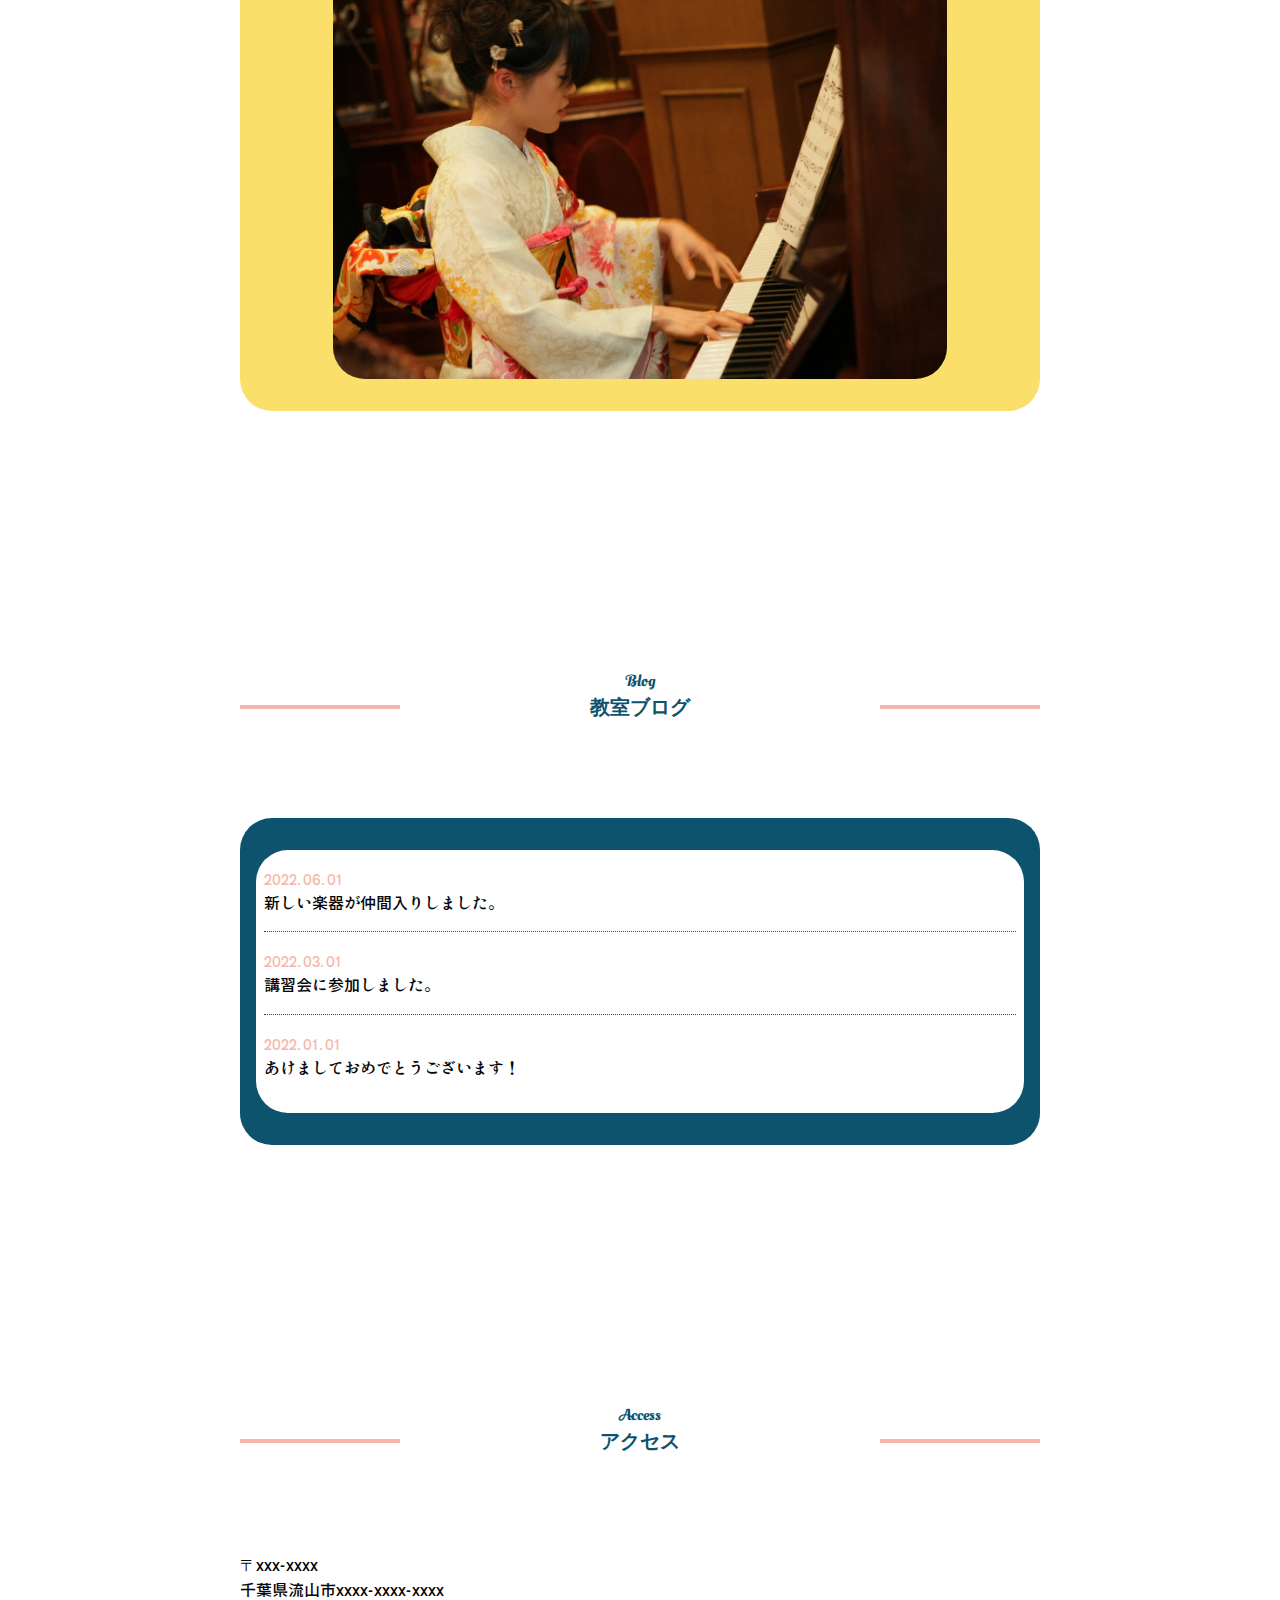
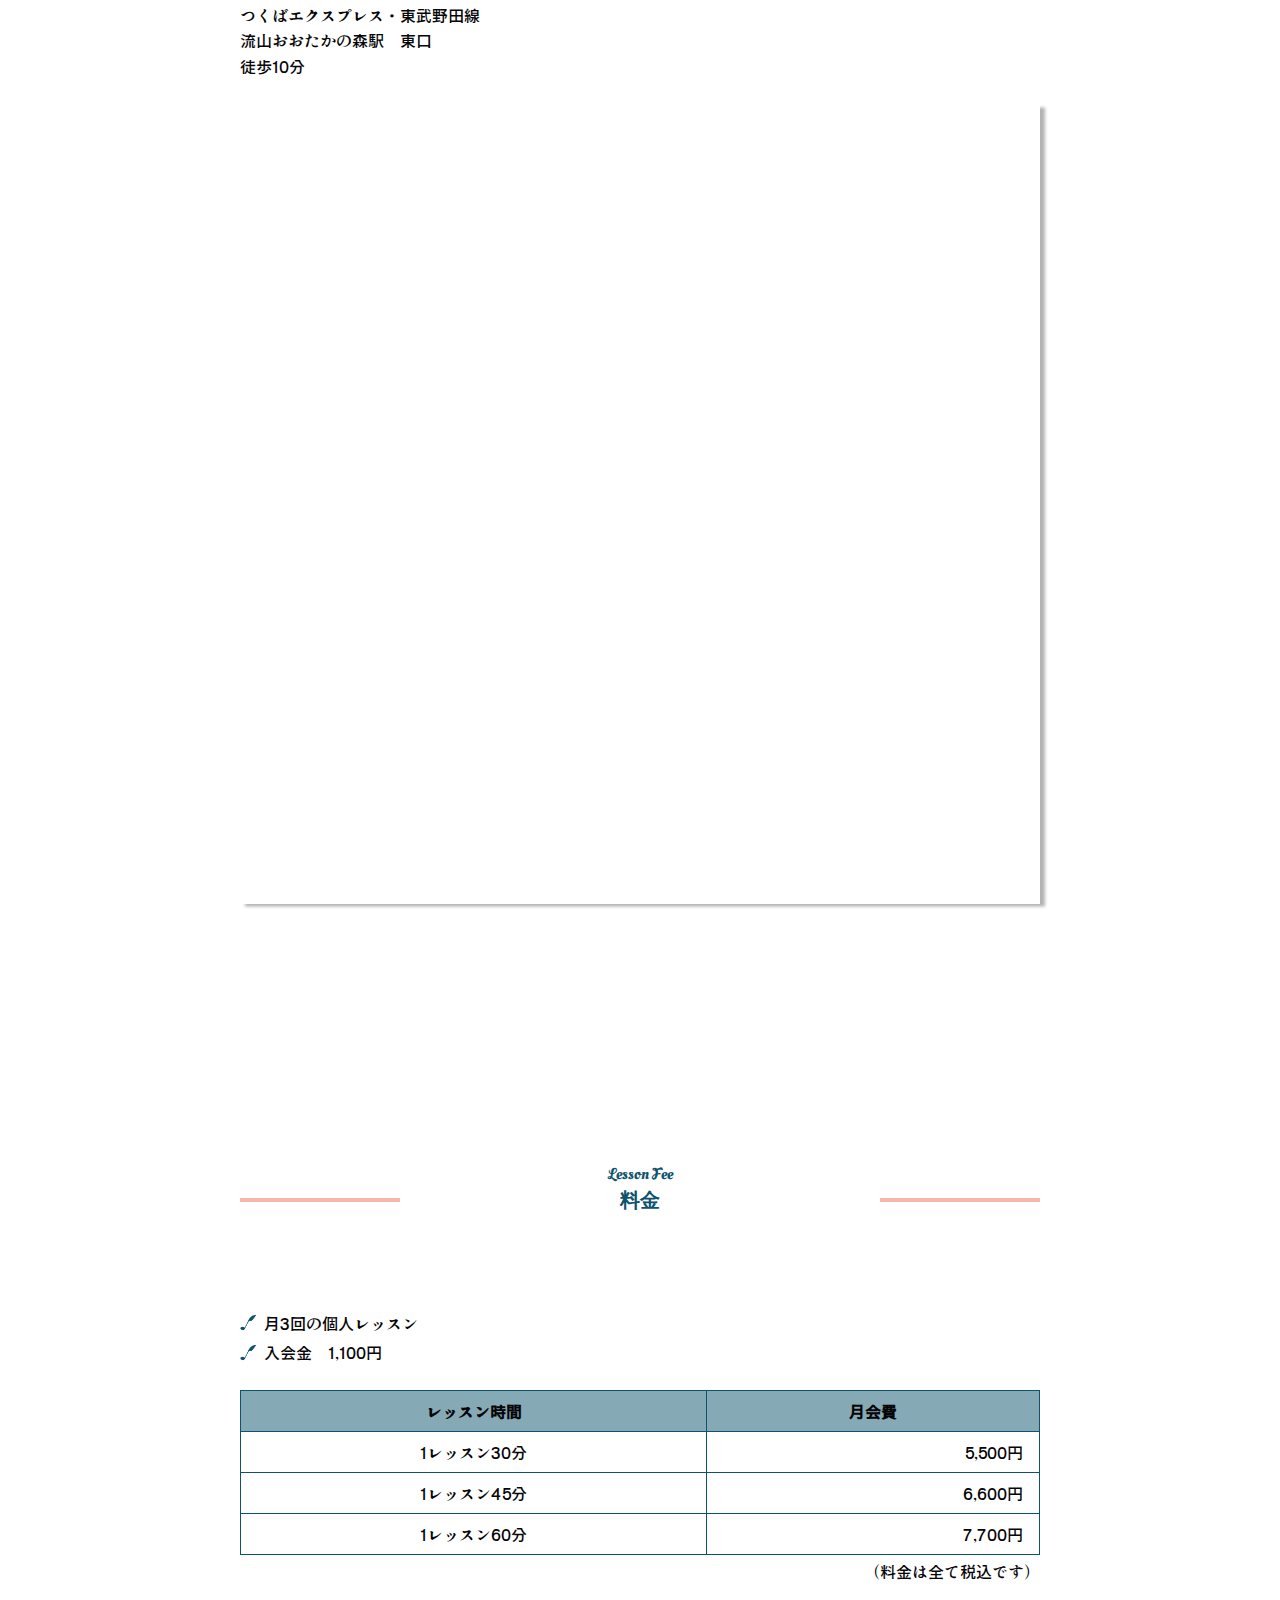
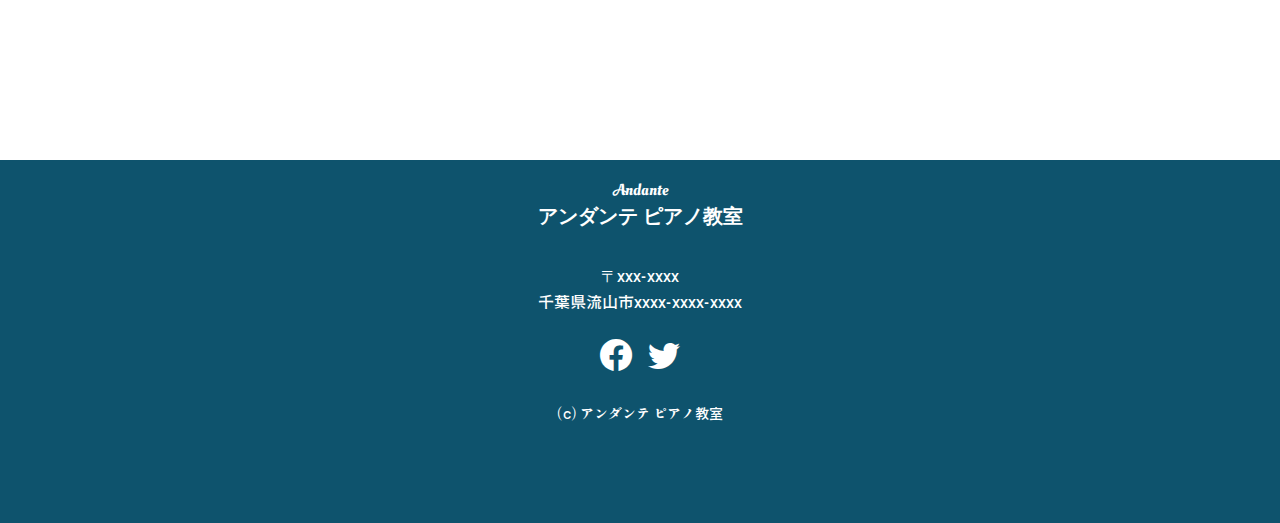
==== commit 0940df7b: "Add files via upload" ====
--- a/index.html
+++ b/index.html
@@ -4,6 +4,7 @@
   <meta charset="UTF-8">
   <meta http-equiv="X-UA-Compatible" content="IE=edge">
   <meta name="viewport" content="width=device-width, initial-scale=1.0">
+  <meta name=”robots” content=”noindex , nofollow”>
   <title>流山市で音楽を学ぶならAndante ピアノ教室</title>
   <link rel="preconnect" href="https://fonts.googleapis.com">
   <link rel="preconnect" href="https://fonts.gstatic.com" crossorigin>
--- a/css/styles.css
+++ b/css/styles.css
@@ -53,6 +53,7 @@
   font-family: 'Poppins', sans-serif;
   font-size: 20px;
   position: relative;
+  font-weight: 600;
 }
 
 .title-text::before,
@@ -99,9 +100,10 @@
   z-index: 10;
 }
 
-header p {
+.site-title p {
   font-size: 12px;
   color: #0E536D;
+  font-weight: normal;
 }
 
 header img {
@@ -139,6 +141,7 @@
   font-size: 12px;
   margin-top: 6px;
   transform: translateX(-4px);
+  color: #0E536D;
 }
 
 /* ハンバーガーメニュー（クリック時の動き） */
@@ -243,7 +246,7 @@
 
 #main-visual .container {
   /* height: calc(100% - 80px); */
-  height: 100vh;
+  /* height: 100vh; */
   /* outline: 1px solid purple; */
   position: absolute;
   top: 0;
@@ -331,11 +334,14 @@
   /* margin-top: 60vh; */
   position: absolute;
   top: 60vh;
+  right: 0;
+  left: 0;
 }
 
 .main-image img {
   display: block;
   width: 80%;
+  /* height: 200px; */
   margin: 0 auto;
 }
 
@@ -518,6 +524,7 @@
   position: relative;
   width: fit-content;
   margin: 0 auto;
+  font-weight: normal;
 }
 
 .free-experience span,
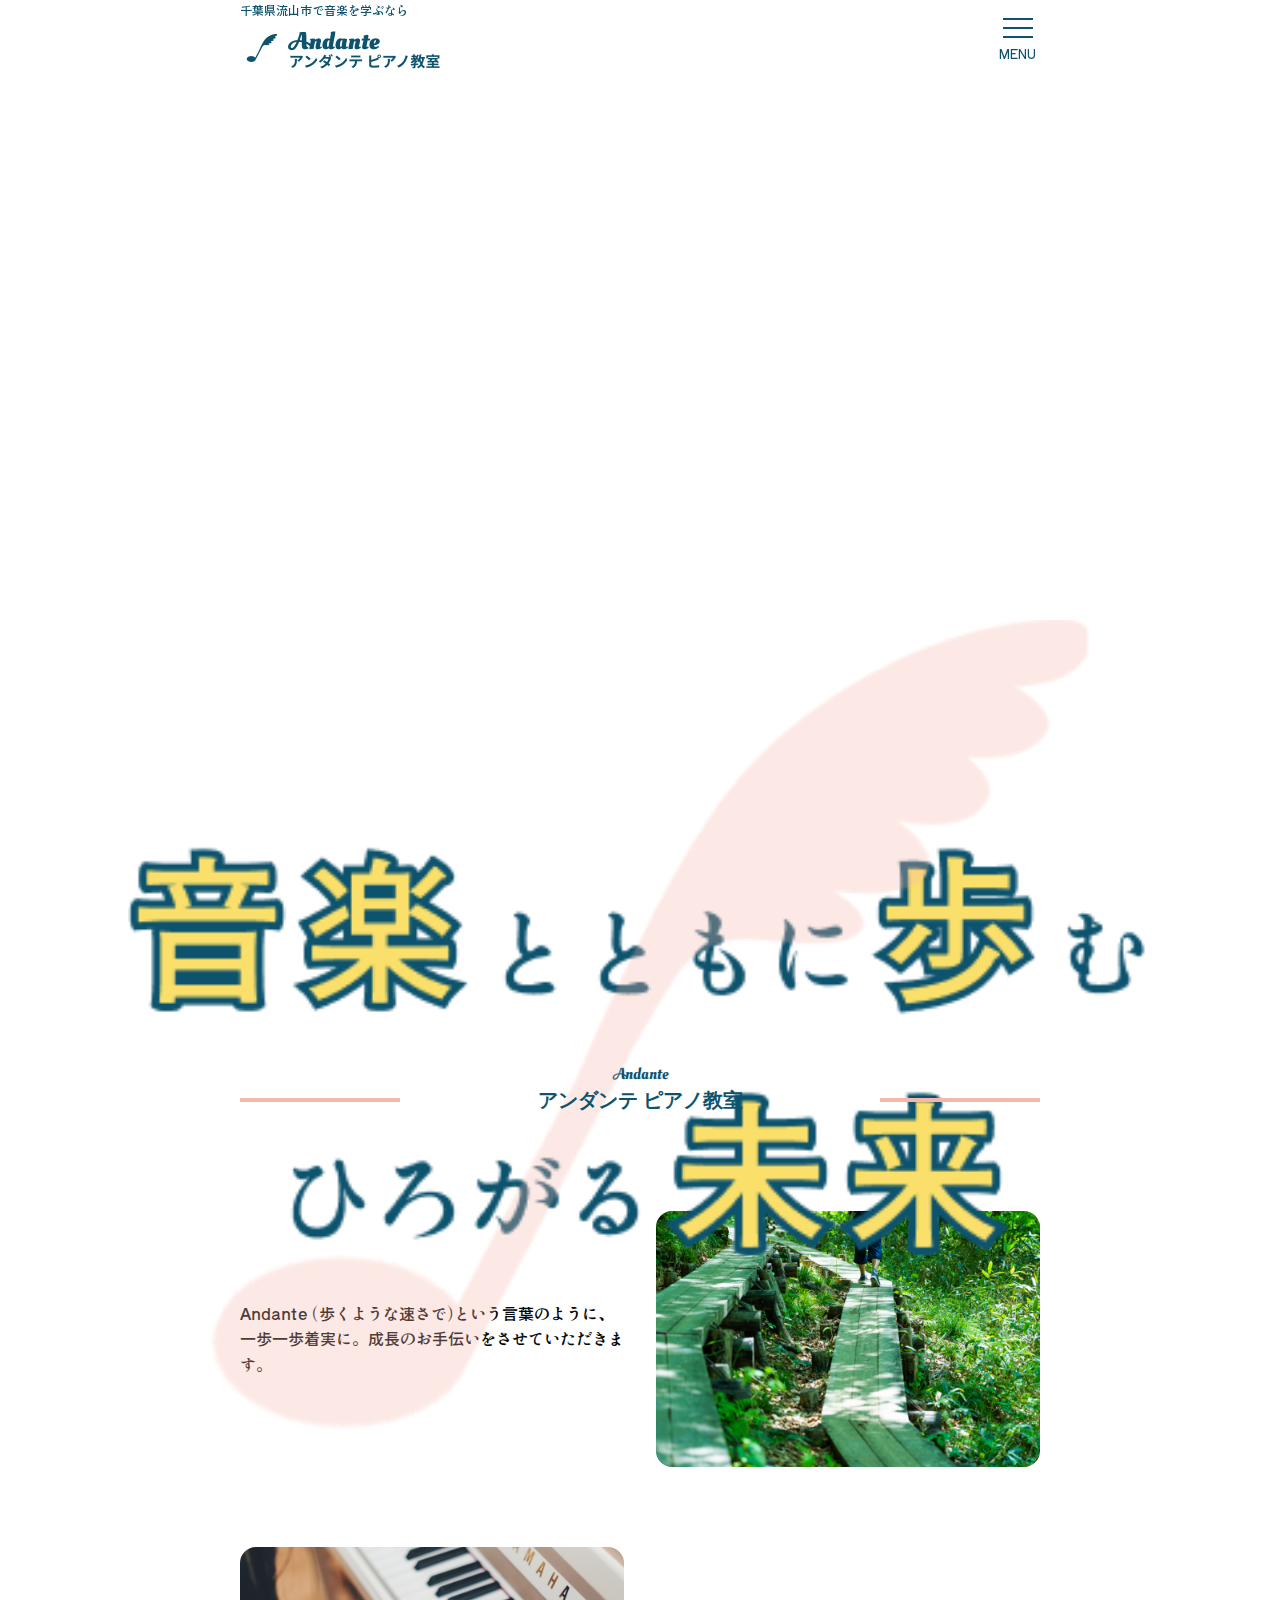
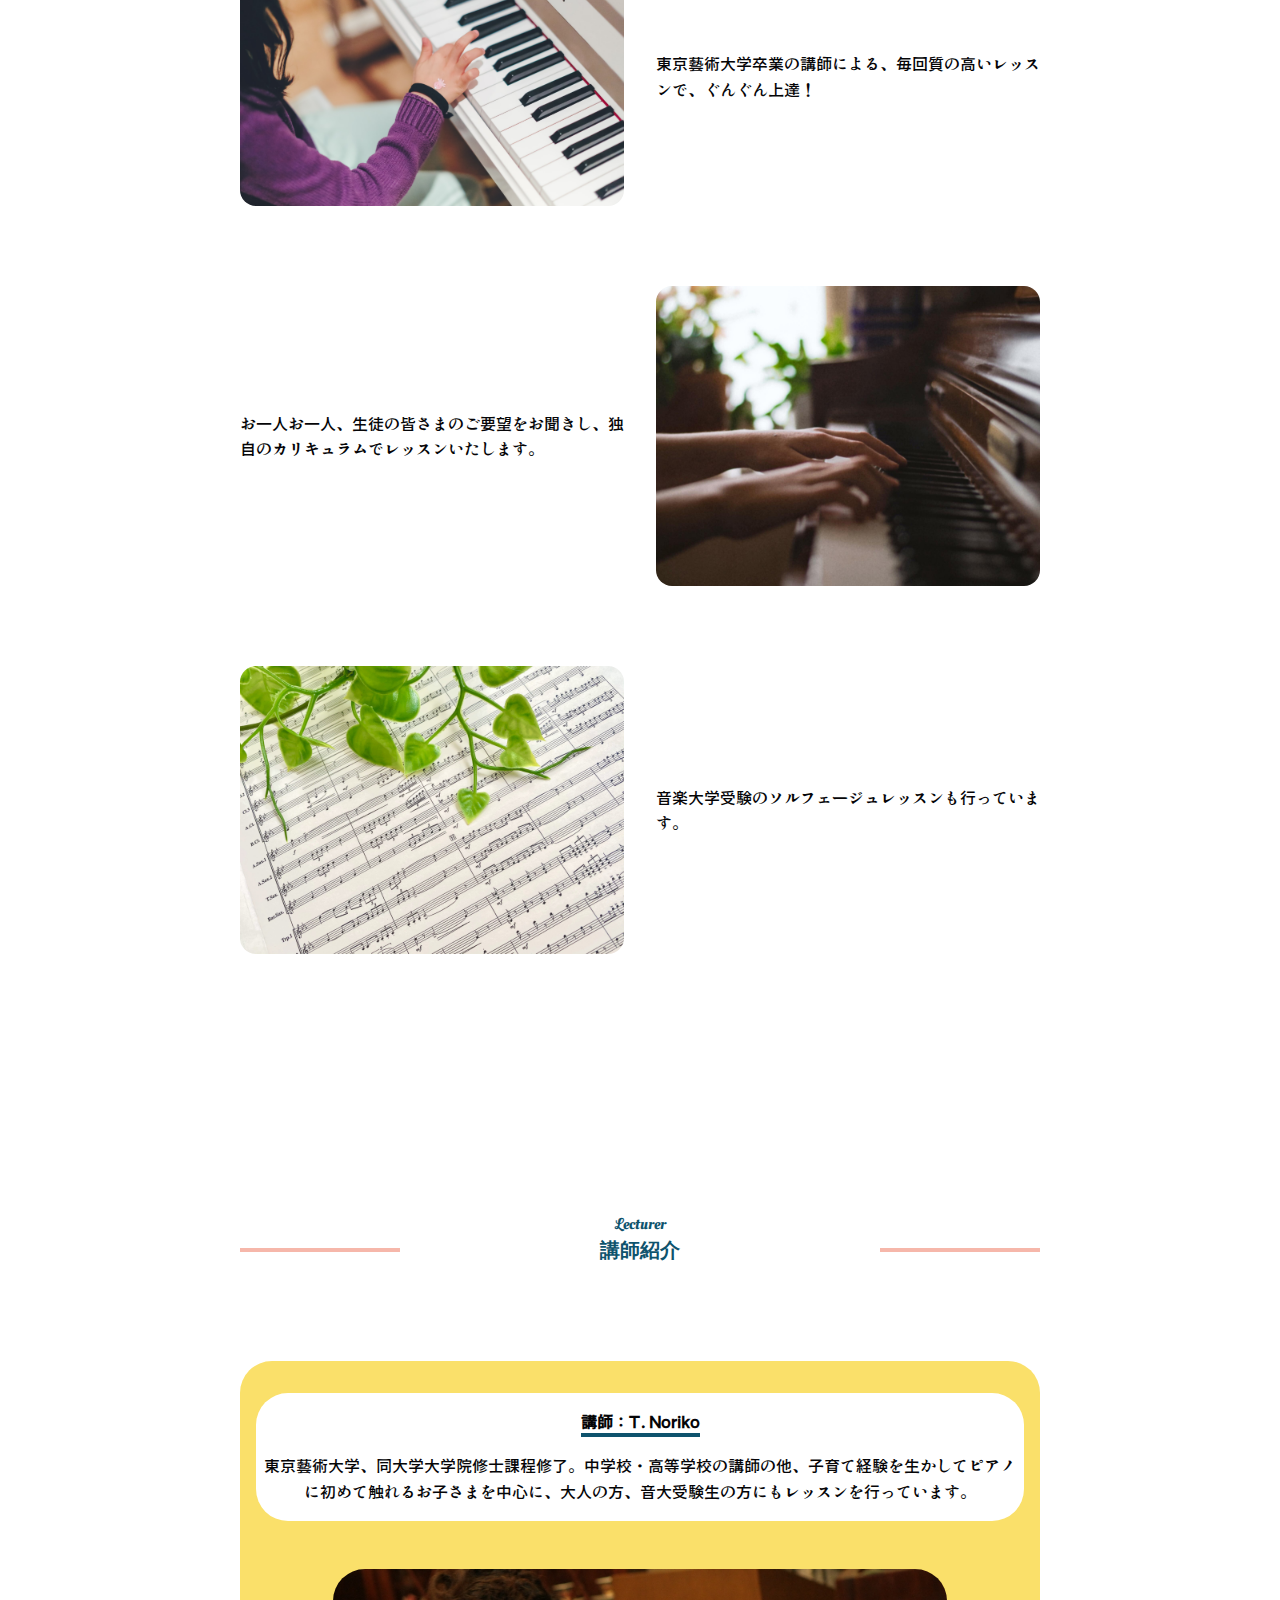
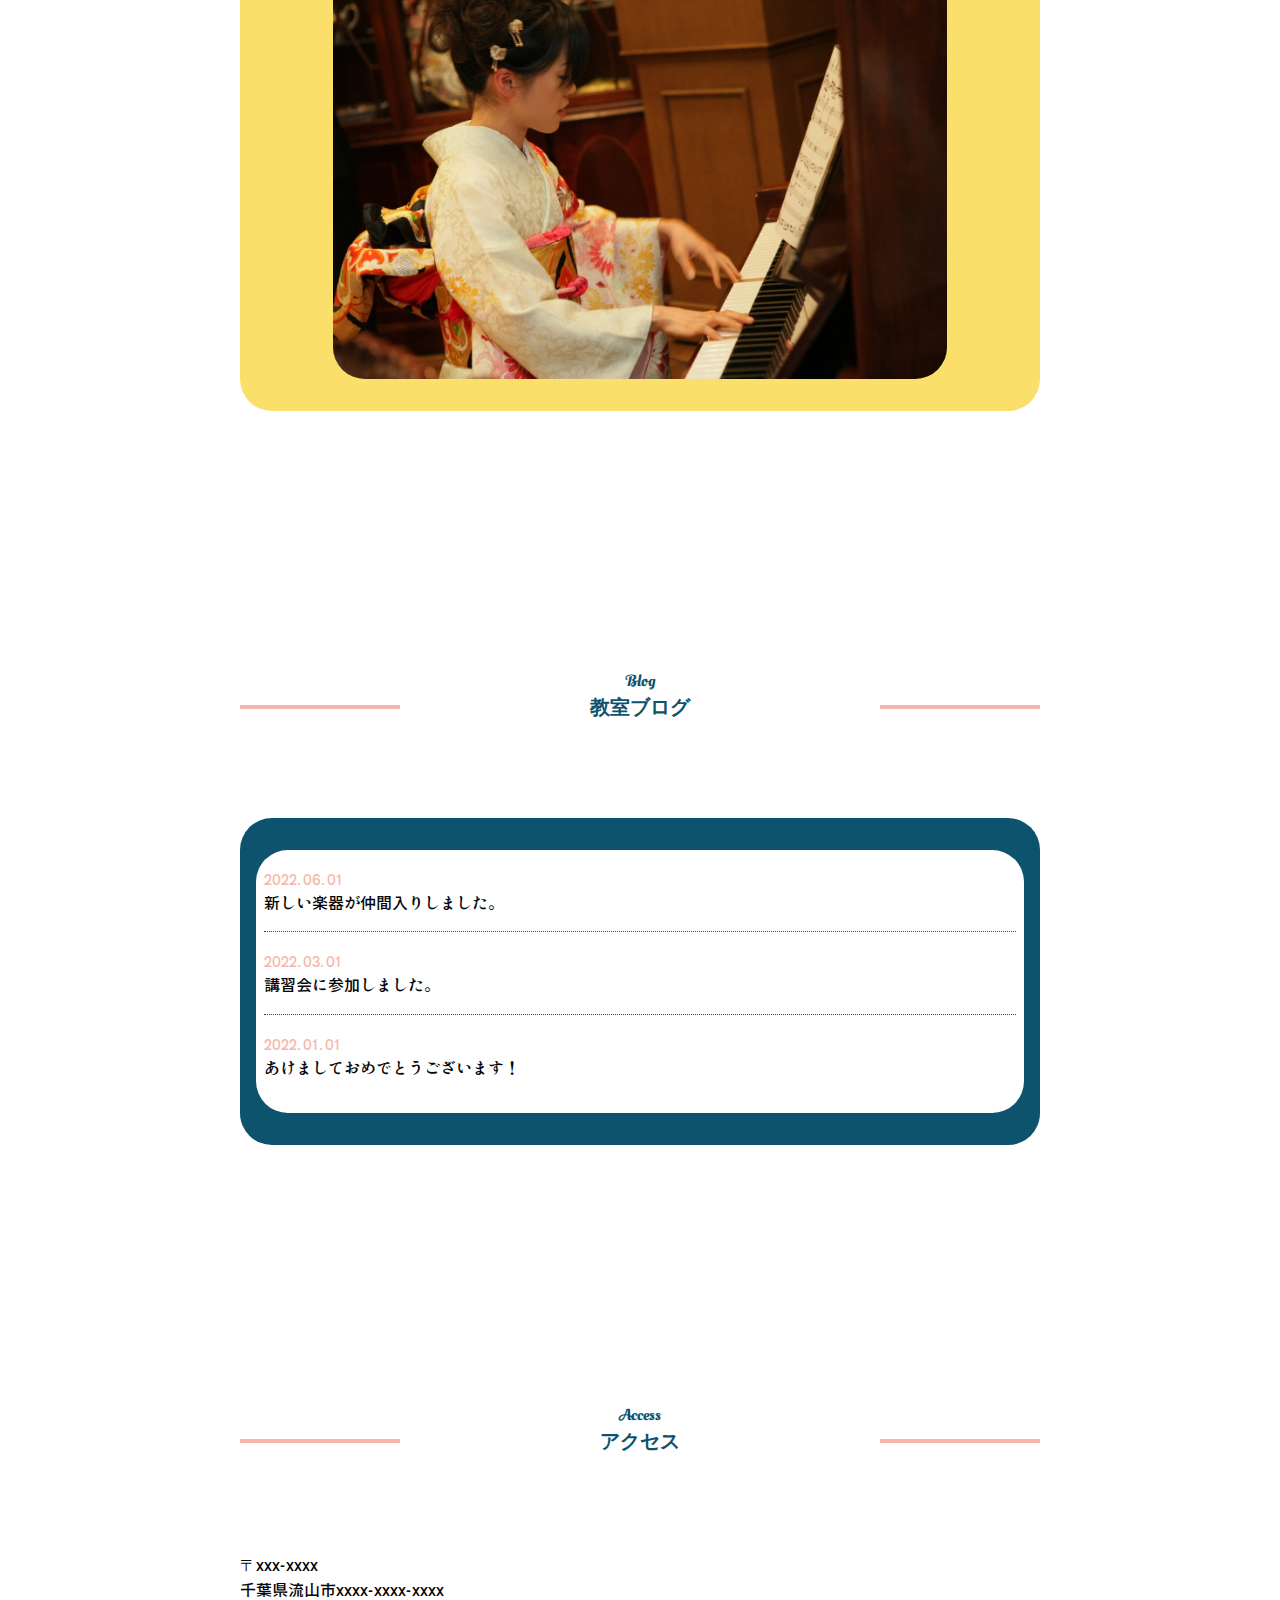
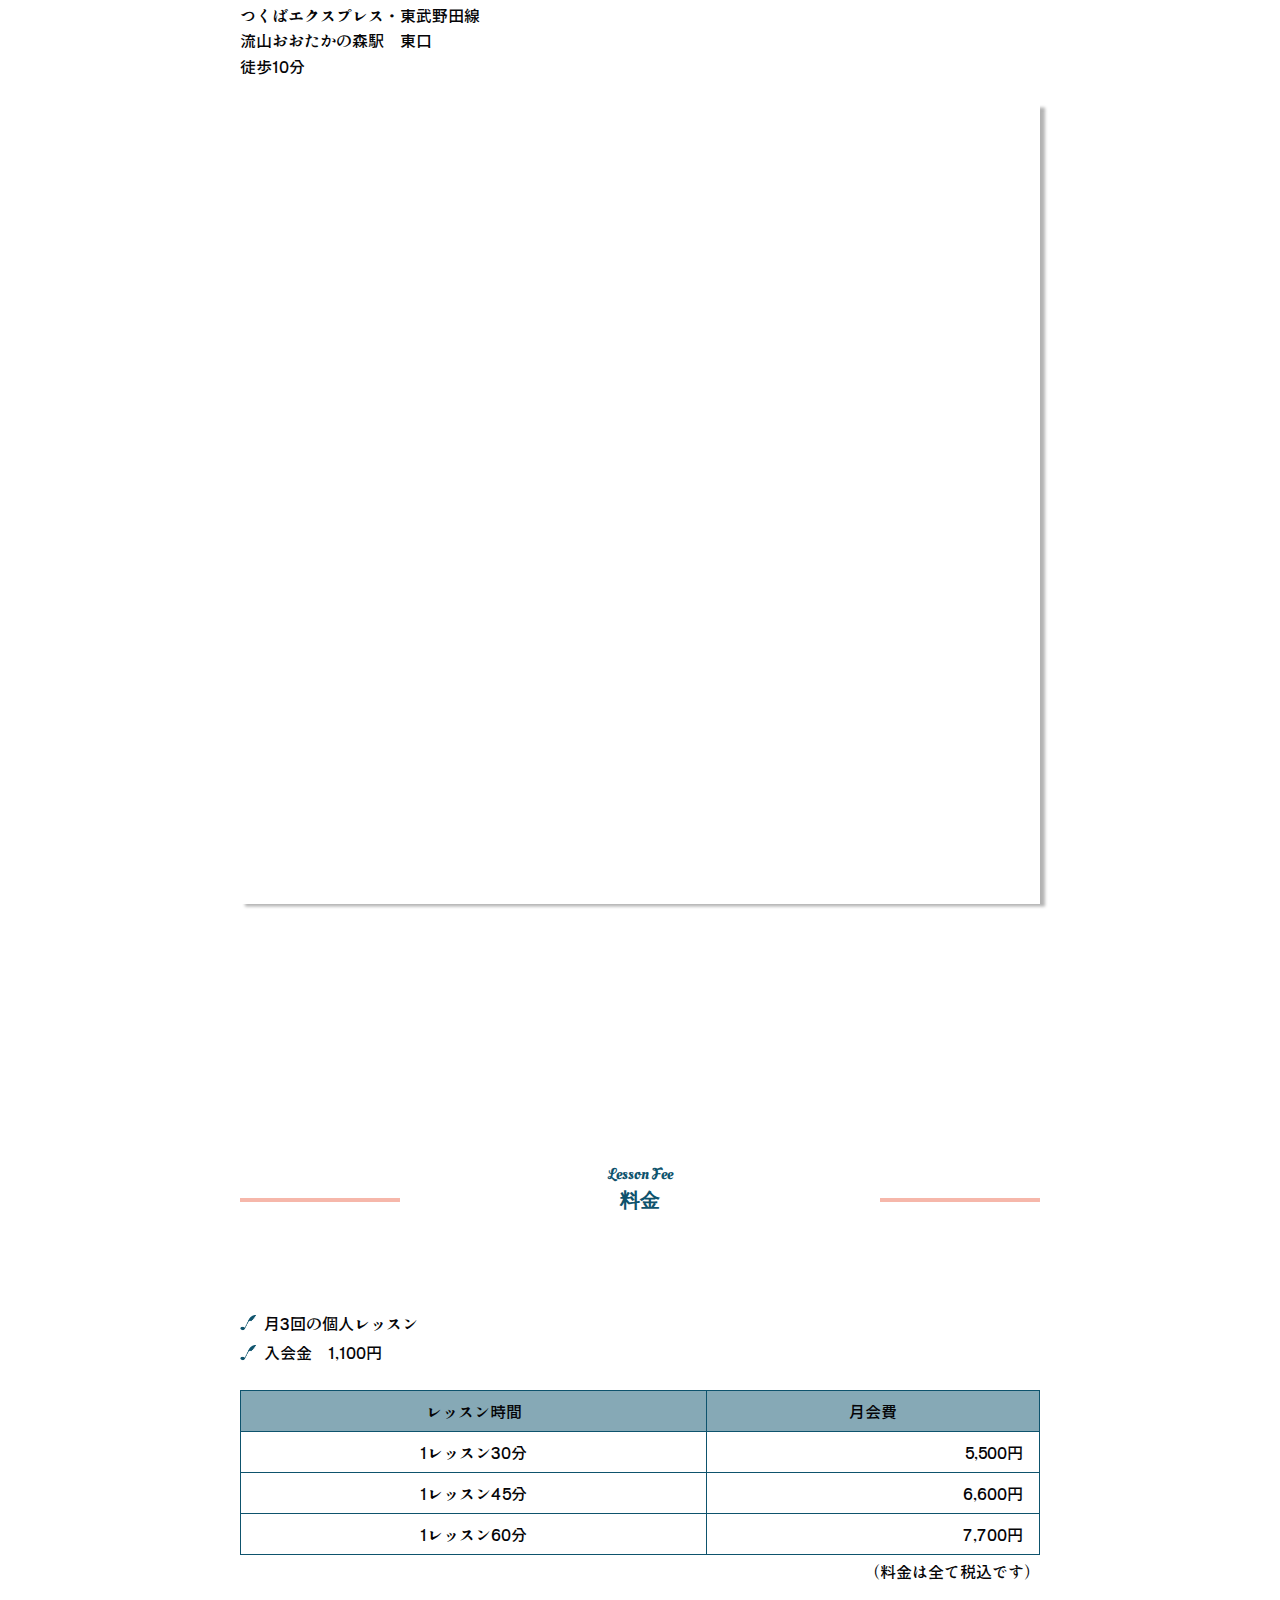
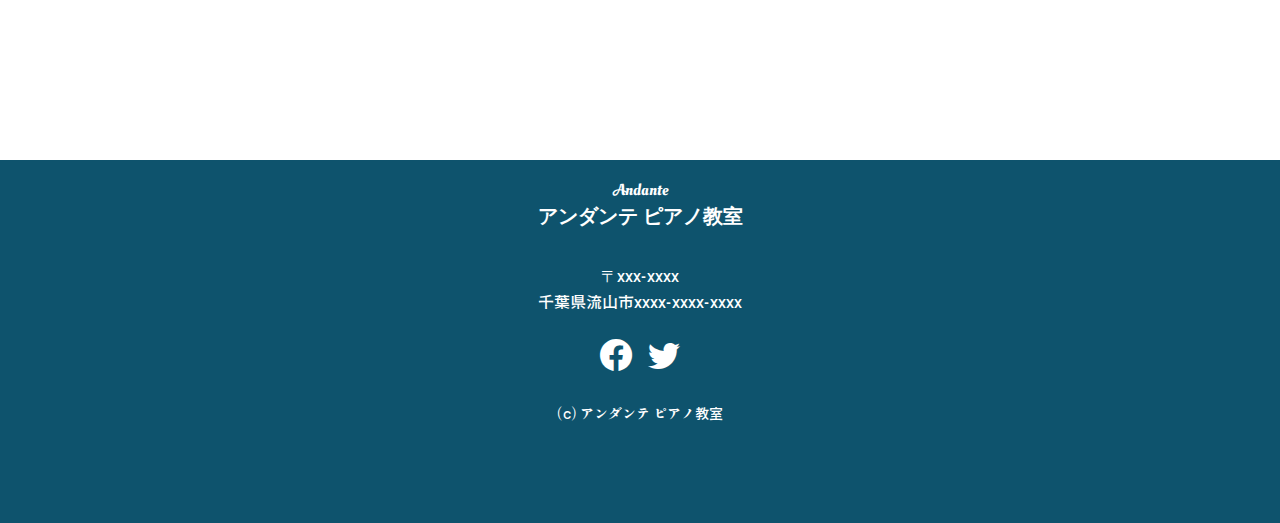
==== commit b6714cd2: "Add files via upload" ====
--- a/index.html
+++ b/index.html
@@ -194,8 +194,8 @@
         <table>
           <thead>
             <tr>
-              <th>レッスン時間</th>
-              <th>月会費</th>
+              <th class="headline">レッスン時間</th>
+              <th class="headline">月会費</th>
             </tr>
           </thead>
           <tbody>
--- a/css/styles.css
+++ b/css/styles.css
@@ -480,6 +480,10 @@
   margin-top: 24px;
 }
 
+.headline {
+  font-weight: normal;
+}
+
 th,
 td {
   border: 1px solid #0E536D;
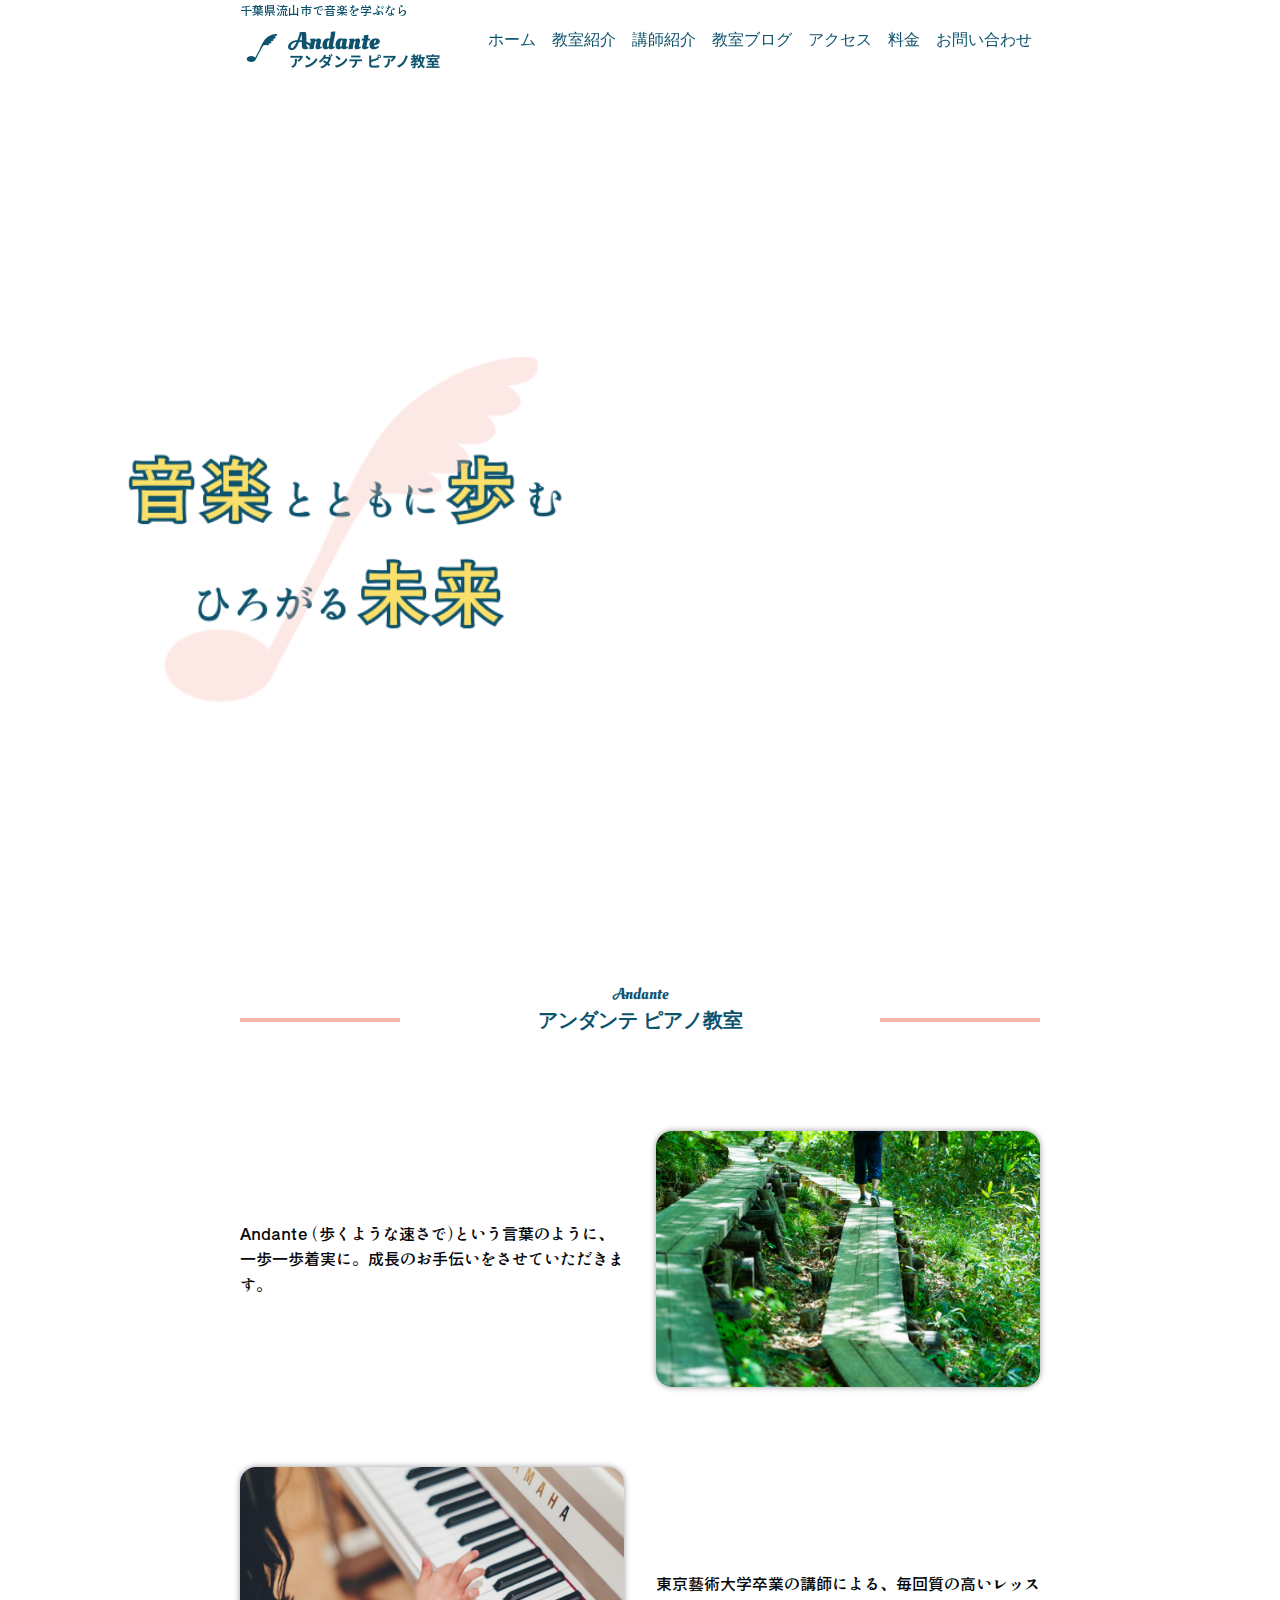
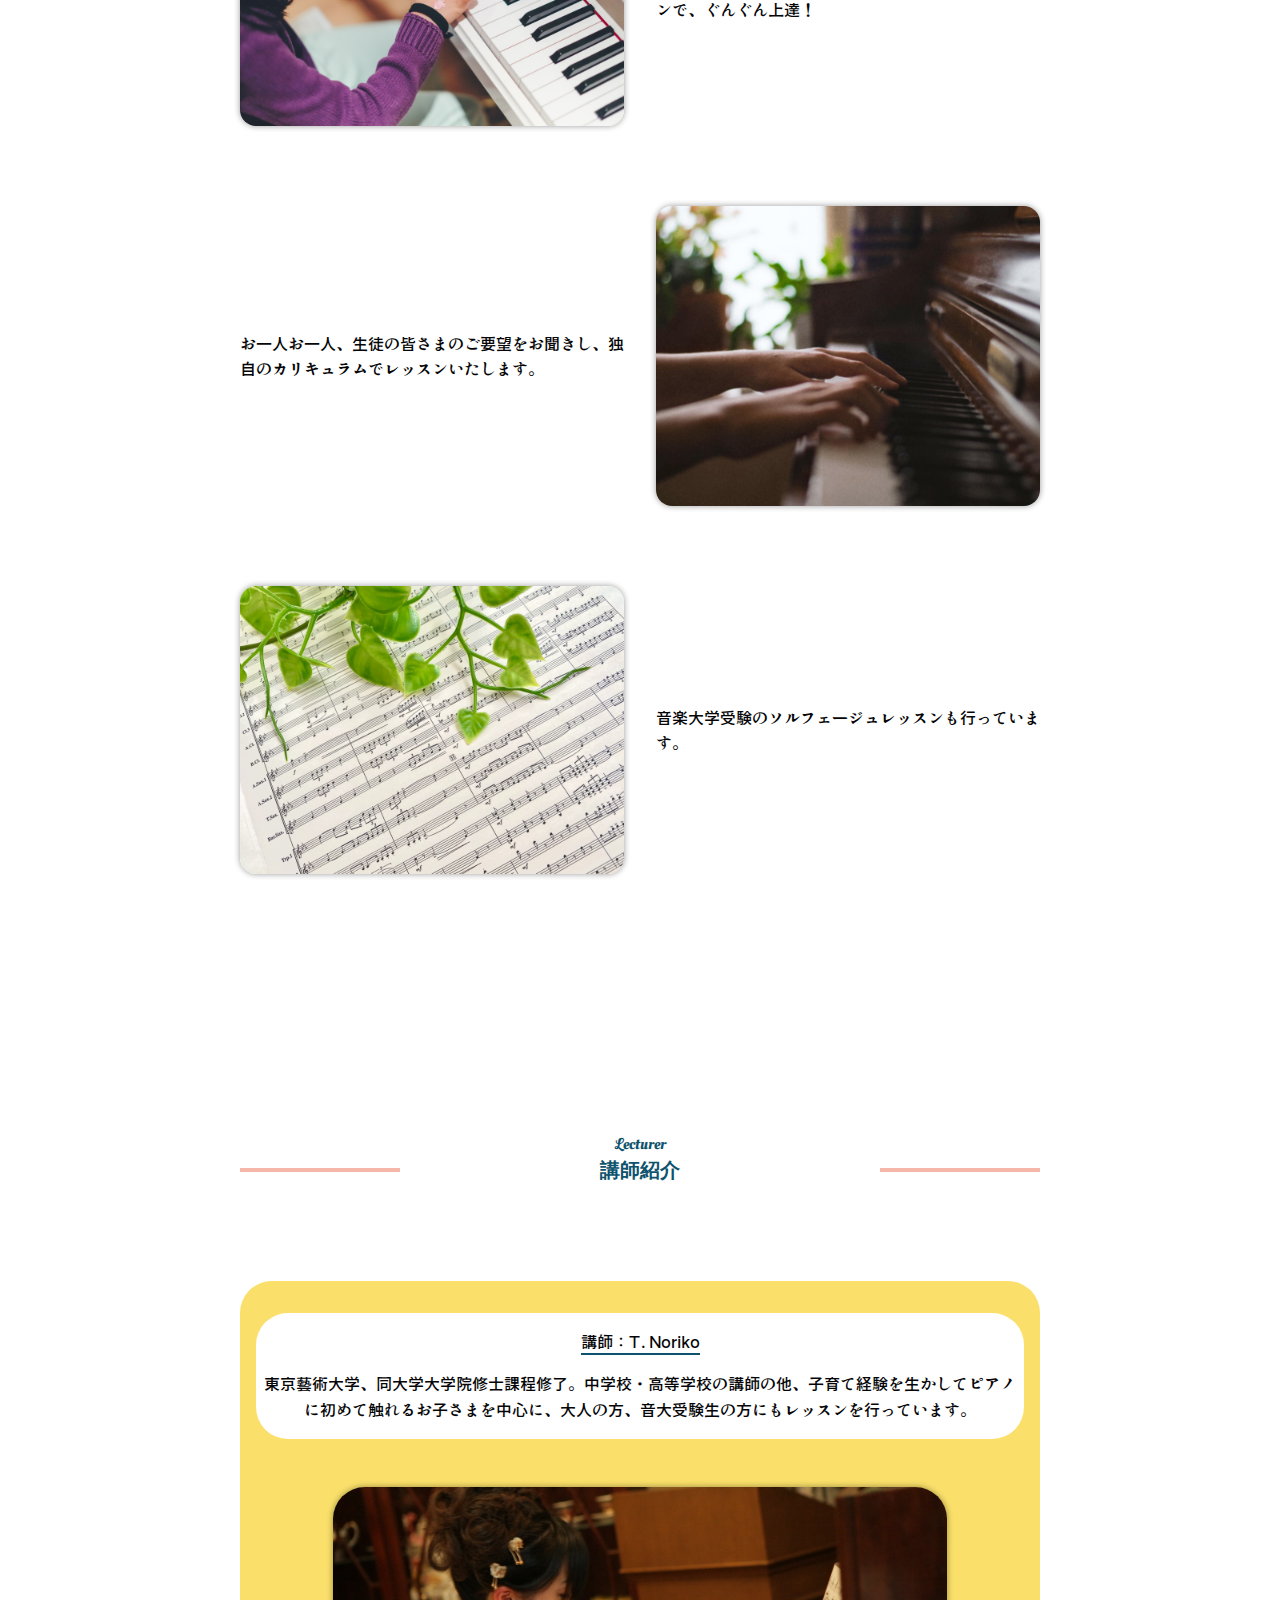
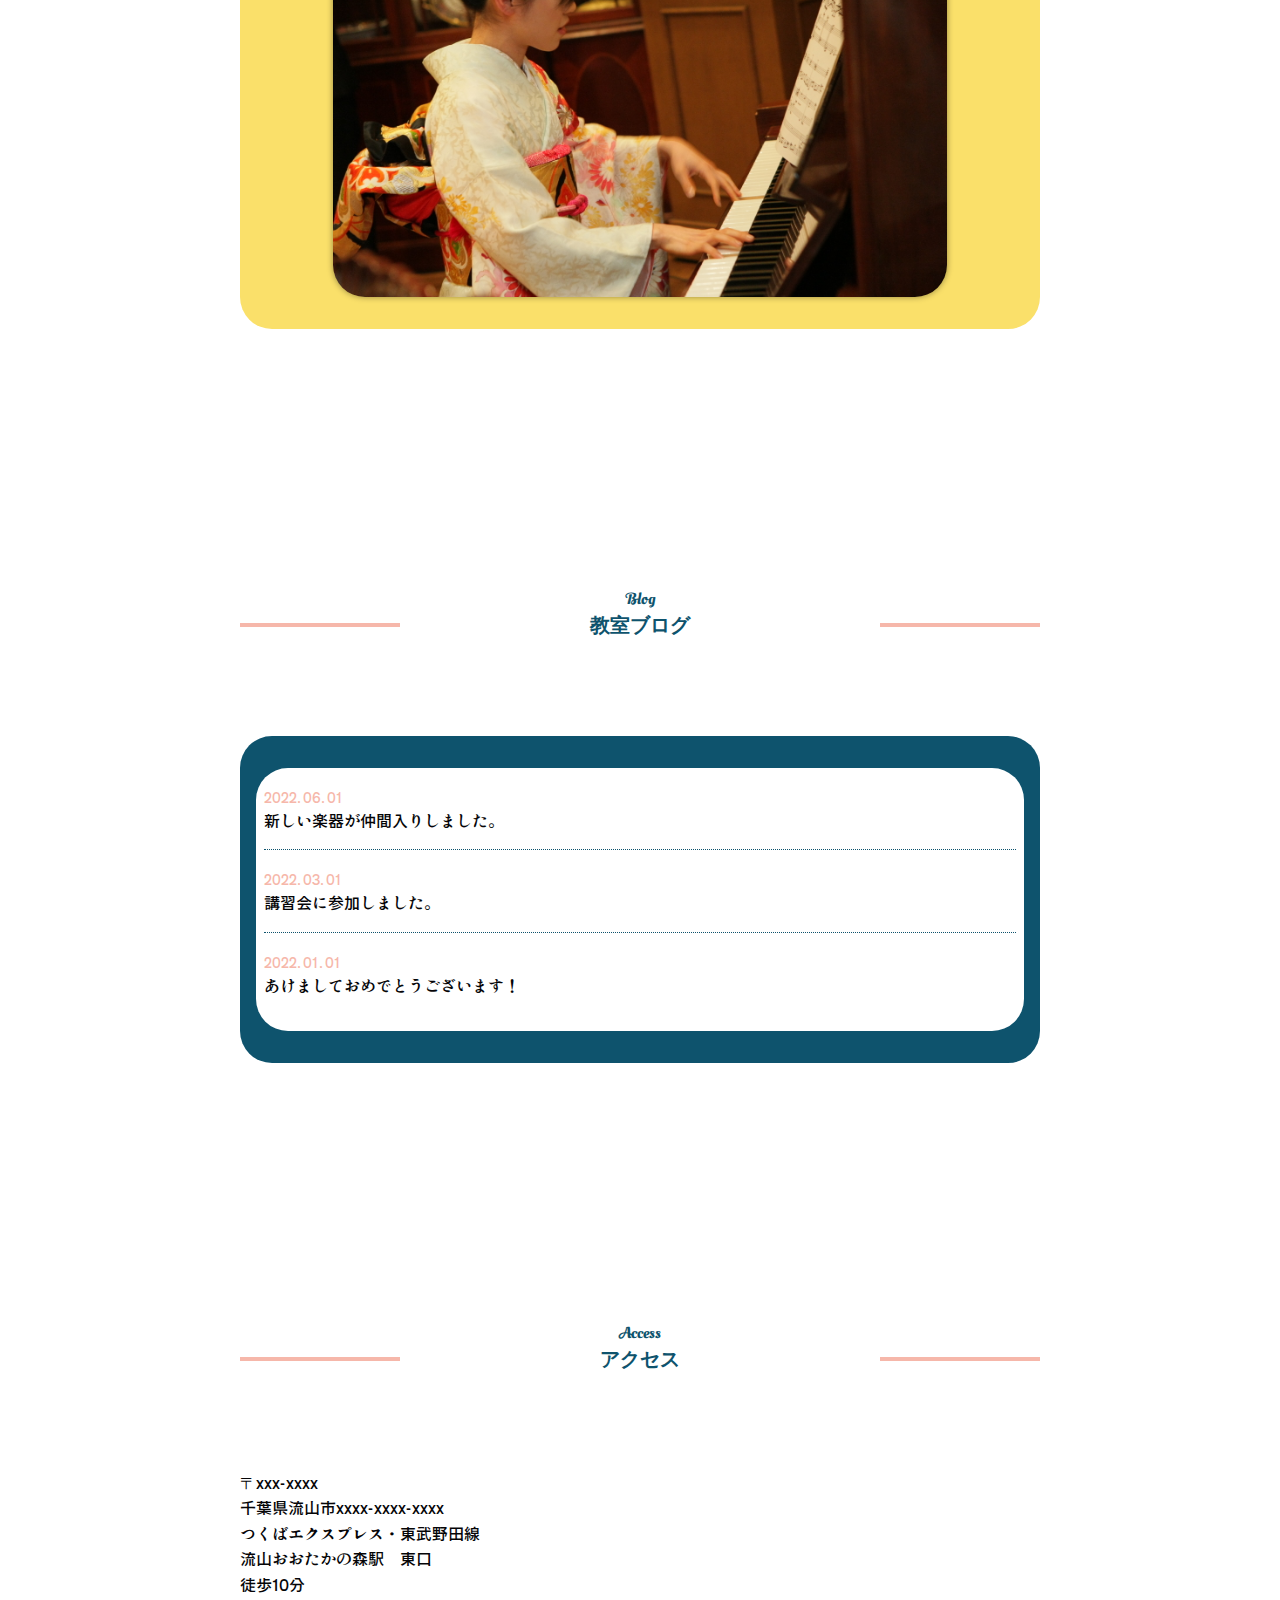
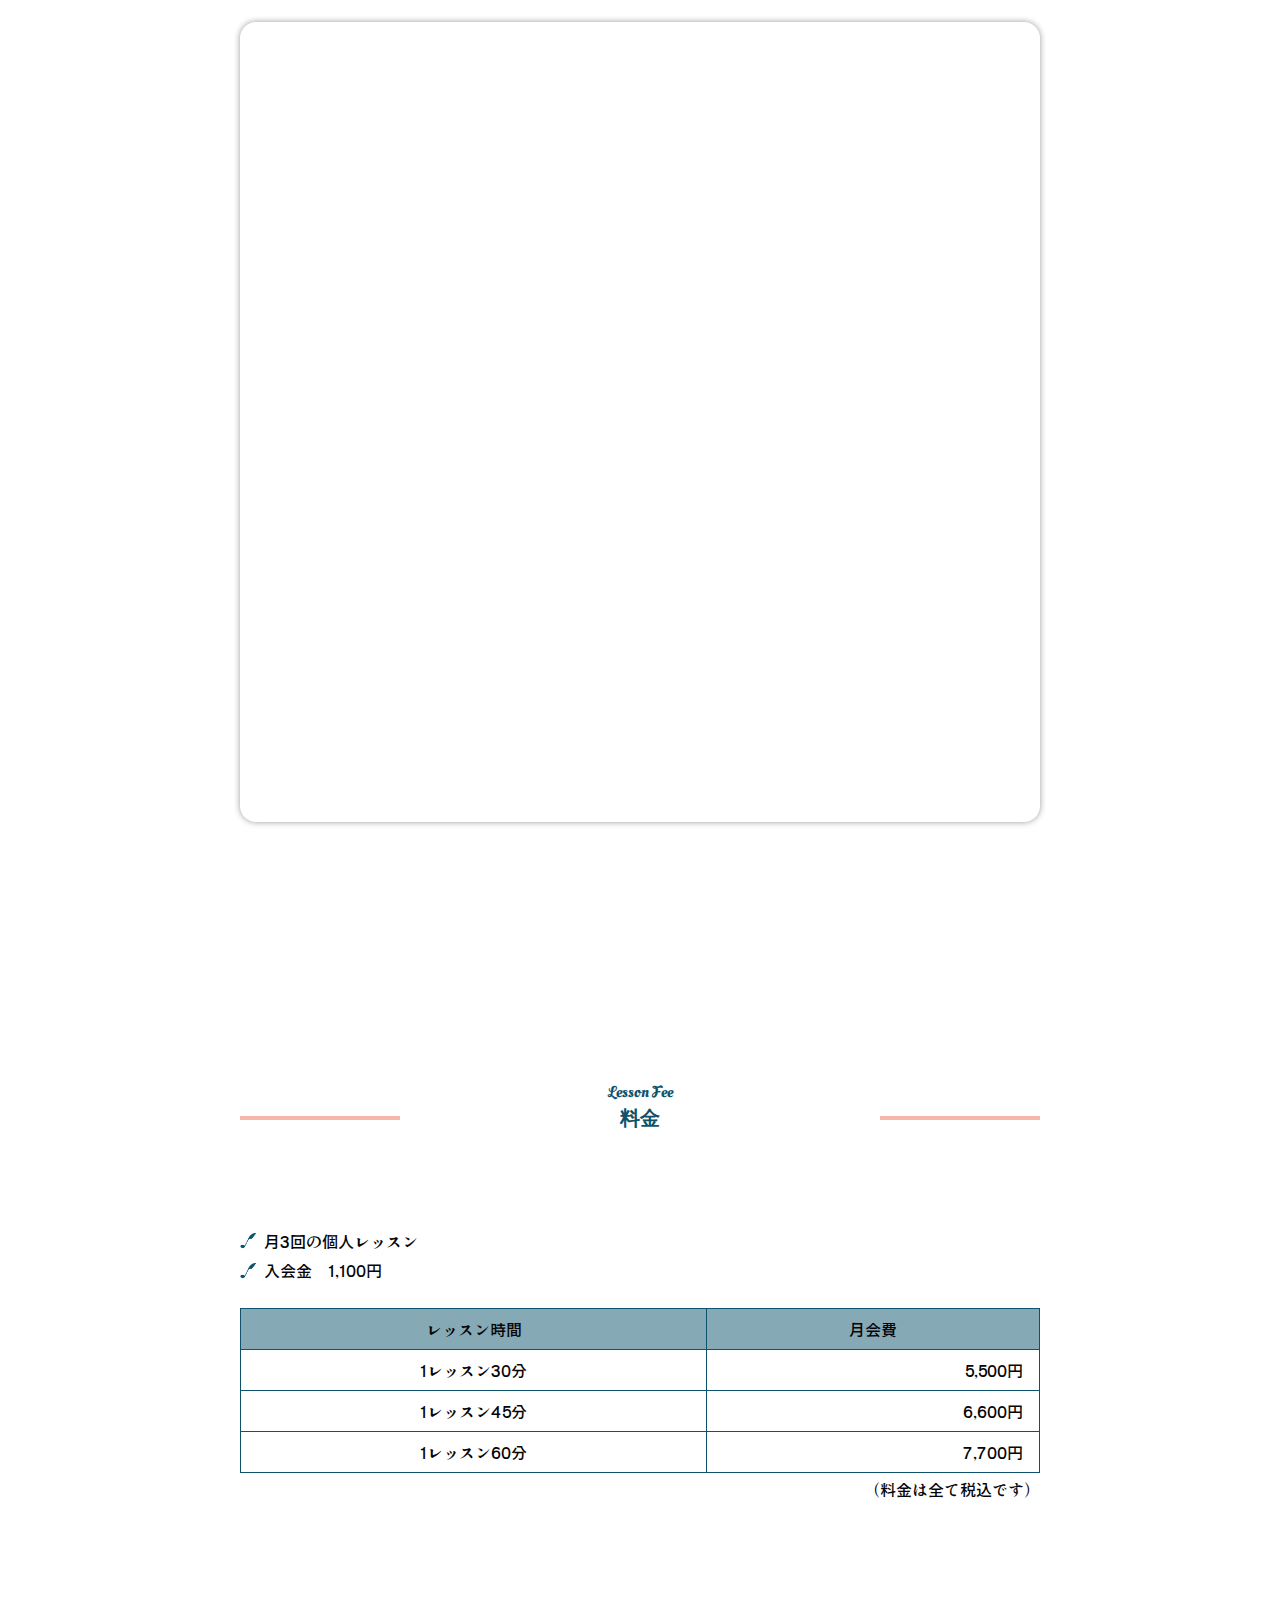
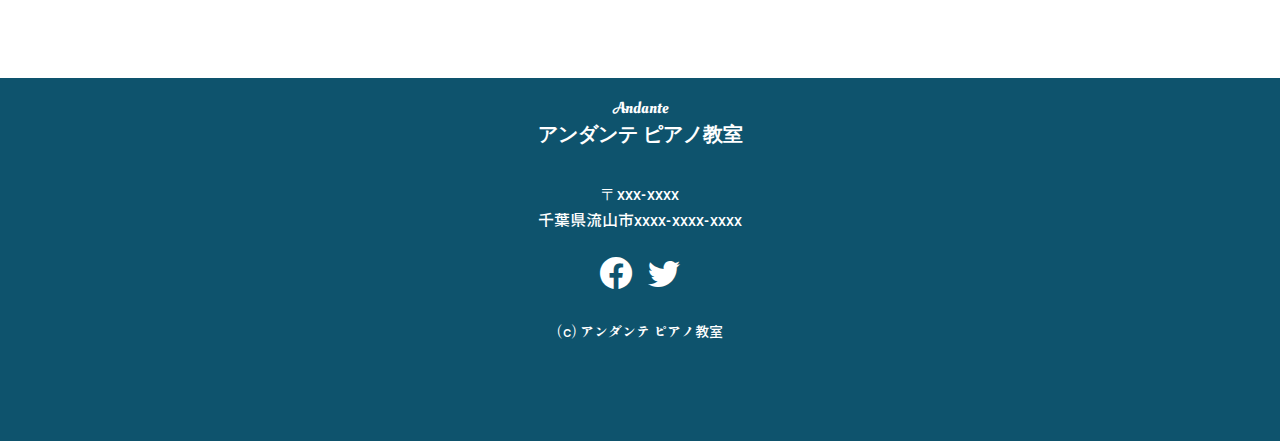
==== commit 2d985424: "Add files via upload" ====
--- a/index.html
+++ b/index.html
@@ -28,6 +28,18 @@
         <span></span>
         <p>MENU</p>
       </div>
+
+      <nav class="header-nav">
+        <ul class="header-nav-list">
+          <li><a href="#">ホーム</a></li>
+          <li><a href="#about">教室紹介</a></li>
+          <li><a href="#lecturer">講師紹介</a></li>
+          <li><a href="#blog">教室ブログ</a></li>
+          <li><a href="#access">アクセス</a></li>
+          <li><a href="#fee">料金</a></li>
+          <li><a href="#contact">お問い合わせ</a></li> 
+        </ul>
+      </nav>
     </div>
 
     <nav id="navi">
@@ -51,19 +63,19 @@
 
   <main>
     <section id="main-visual">
-      <div class="main-visual-img">
-        <div class="bgImg src1"></div>
-        <div class="bgImg src2"></div>
-        <div class="bgImg src3"></div>
-      </div>
-
-      <div class="container">
-          <ul class="main-visual-text">
-            <li>音楽がともにある生活を始めませんか？</li>
-            <li>一歩一歩着実に。</li>
-            <li>お子さまから大人の方まで受け付け中！</li>
-          </ul>
-      </div>
+        <div class="main-visual-img">
+          <div class="bgImg src1"></div>
+          <div class="bgImg src2"></div>
+          <div class="bgImg src3"></div>
+        </div>
+  
+        <div class="container">
+            <ul class="main-visual-text">
+              <li>音楽がともにある生活を始めませんか？</li>
+              <li>一歩一歩着実に。</li>
+              <li>お子さまから大人の方まで受け付け中！</li>
+            </ul>
+        </div>
 
       <div class="main-image">
         <img src="img/main-image.png" alt="" srcset="">
--- a/css/styles.css
+++ b/css/styles.css
@@ -82,7 +82,6 @@
   margin: 96px 0;
 }
 
-
 .en {
   font-family: 'Oleo Script Swash Caps', cursive;
   font-size: 16px;
@@ -114,7 +113,6 @@
   display: flex;
   justify-content: space-between;
   align-items: center;
-  /* outline: 1px solid red; */
 }
 
 /* ハンバーガーメニュー（閉じている時） */
@@ -228,6 +226,10 @@
   transform: scaleX(1);
 }
 
+.header-nav {
+  display: none;
+}
+
 /* --------------------------
         main-visual
 -----------------------------*/
@@ -240,33 +242,23 @@
 #main-visual {
   position: relative;
   padding-top: 0;
-  height: calc(var(--vh, 1vh) * 100);
-  /* outline: 1px solid green; */
+  height: calc((var(--vh, 1vh) * 100) - 80px);
 }
 
 #main-visual .container {
-  /* height: calc(100% - 80px); */
-  /* height: 100vh; */
-  /* outline: 1px solid purple; */
   position: absolute;
   top: 0;
   left: 16px;
-  
-}
-
-
-/* --- 全体のBOX定義 ---------------------------------------- */
+}
+
+/* --- main-visualのBOX定義 --- */
 .main-visual-img {
   position   : relative;
-  /* max-width  : 400px; */
   max-width: 100%;
-  /* height     : 250px; */
-  height: calc(60vh - 80px);
-  /* margin     : auto; */
-  /* overflow   : hidden; */
-}
-
-/* --- 背景の指定 ------------------------------------------- */
+  height: calc((var(--vh, 1vh) * 60) - 80px);
+}
+
+/* --- 背景の指定 --- */
 .main-visual-img .bgImg {
   position   : absolute;
   top        : 0;
@@ -279,7 +271,7 @@
   background-position: center;
 }
 
-/* --- 段差で背景画像のアニメーションを実行 ----------------- */
+/* --- 背景アニメーション --- */
 .main-visual-img .src1 {
   background-image : url(../img/main-visual1.jpg);   
 }
@@ -291,7 +283,6 @@
   background-image : url(../img/main-visual3.jpg);  
   animation-delay  : 10s;
 }
-
 
 @keyframes fade {
    0% { opacity: 0; }
@@ -302,7 +293,6 @@
 }
 
 .main-visual-text {
-  /* outline: 1px solid green; */
   margin-top: calc((60vh - 80px) / 2 - 12px);
   position: relative;
   display: flex;
@@ -329,22 +319,17 @@
 }
 
 .main-image {
-  /* outline: 1px solid red; */
-  /* margin-top: calc((60vh - 80px) / 2 + 12px); */
-  /* margin-top: 60vh; */
   position: absolute;
-  top: 60vh;
+  top: calc((var(--vh, 1vh) * 60) - 80px);
   right: 0;
   left: 0;
 }
 
 .main-image img {
   display: block;
-  width: 80%;
-  /* height: 200px; */
-  margin: 0 auto;
-}
-
+  height: calc((var(--vh, 1vh) * 40) - 80px);
+  margin: 20px auto 0;
+}
 
 /* --------------------------
         about
@@ -370,6 +355,7 @@
 
 #about li img {
   border-radius: 16px;
+  box-shadow: 0 0 6px rgba(0, 0, 0, 0.4);
 }
 
 /* --------------------------
@@ -390,16 +376,17 @@
 }
 
 .section-text h3 {
-  border-bottom: 4px solid #0E536D;
+  border-bottom: 2px solid #0E536D;
   width: fit-content;
-  margin: 0 auto;
-  margin-bottom: 16px;
+  margin: 0 auto 16px;
+  font-weight: normal;
 }
 
 .section-info img {
   border-radius: 32px;
   margin-top: 48px;
   width: 80%;
+  box-shadow: 0 0 6px rgba(0, 0, 0, 0.4);
 }
 
 /* --------------------------
@@ -452,7 +439,9 @@
   left:0;
   width:100%;
   height:100%;
-  box-shadow: 5px 2.5px 3px rgba(0, 0, 0, 0.3);
+  /* box-shadow: 5px 2.5px 3px rgba(0, 0, 0, 0.3); */
+  box-shadow: 0 0 6px rgba(0, 0, 0, 0.4);
+  border-radius: 16px;
 }
 
 /* --------------------------
@@ -567,7 +556,6 @@
   height: calc(280px + 83px);
   padding: 16px 0;
   text-align: center;
-  /* padding-bottom: 83px; */
 }
 
 footer .title-text::before,
@@ -575,14 +563,17 @@
   content: none;
 }
 
+footer .title-text {
+  position: static;
+}
+
 .footer-title {
   text-align: center;
 }
 
 footer .address {
   text-align: center;
-  margin-top: 32px;
-  margin-bottom: 16px;
+  margin: 32px 0 16px;
 }
 
 .sns {
@@ -613,7 +604,99 @@
   font-size: 14px;
 }
 
-
-
-
-
+/* medium screen */
+@media (min-width: 600px) {
+  body {
+    background: #8EC5E4;
+  }
+}
+
+/* large screen */
+@media (min-width: 800px) {
+  body {
+    /* background: #EA6144; */
+    background: #fff;
+  }
+
+  .site-title {
+    flex: 1;
+  }
+  
+  /* ハンバーガーメニュー */
+  .hamburger {
+    display: none;
+  }
+
+  .header-nav {
+    display: block;
+    font-family: 'Poppins', sans-serif;
+    font-weight: 500;
+  }
+
+  .header-nav-list {
+    display: flex;
+  }
+
+  .header-nav-list li a {
+    color: #0E536D;
+    font-weight: 500;
+    display: inline-block;
+    padding: 8px;
+    border-radius: 8px;
+    transition: all .3s;
+  }
+
+  .header-nav-list li a:hover {
+    background-color: #FAE06A;
+    font-weight: 600;
+  }
+
+  #main-visual .container {
+    right: 16px;
+  }
+
+  /* --- main-visualのBOX定義 --- */
+  .main-visual-img {
+    width: 70%;
+    height: calc((var(--vh, 1vh) * 100) - 80px);
+    margin-left: auto;
+  }
+
+  .main-visual-img::before {
+    content: '';
+    width: 40%;
+    height: 100%;
+    background: linear-gradient(to right, #fff, transparent);
+    position: absolute;
+    top: 0;
+    left: 0;
+    z-index: 1;
+  }
+  
+  .main-visual-text {
+    margin-top: calc((100vh - 80px) / 2 - 12px);
+  }
+  
+  .main-visual-text li {
+    right: 0;
+  }
+  
+  .main-image {
+    top: calc(50% - 133px);
+    left: 10%;
+    z-index: 2;
+  }
+  
+  .main-image img {
+    height: calc((var(--vh, 1vh) * 50) - 80px);
+    margin: 0;
+  }
+  
+
+
+
+}
+
+
+
+
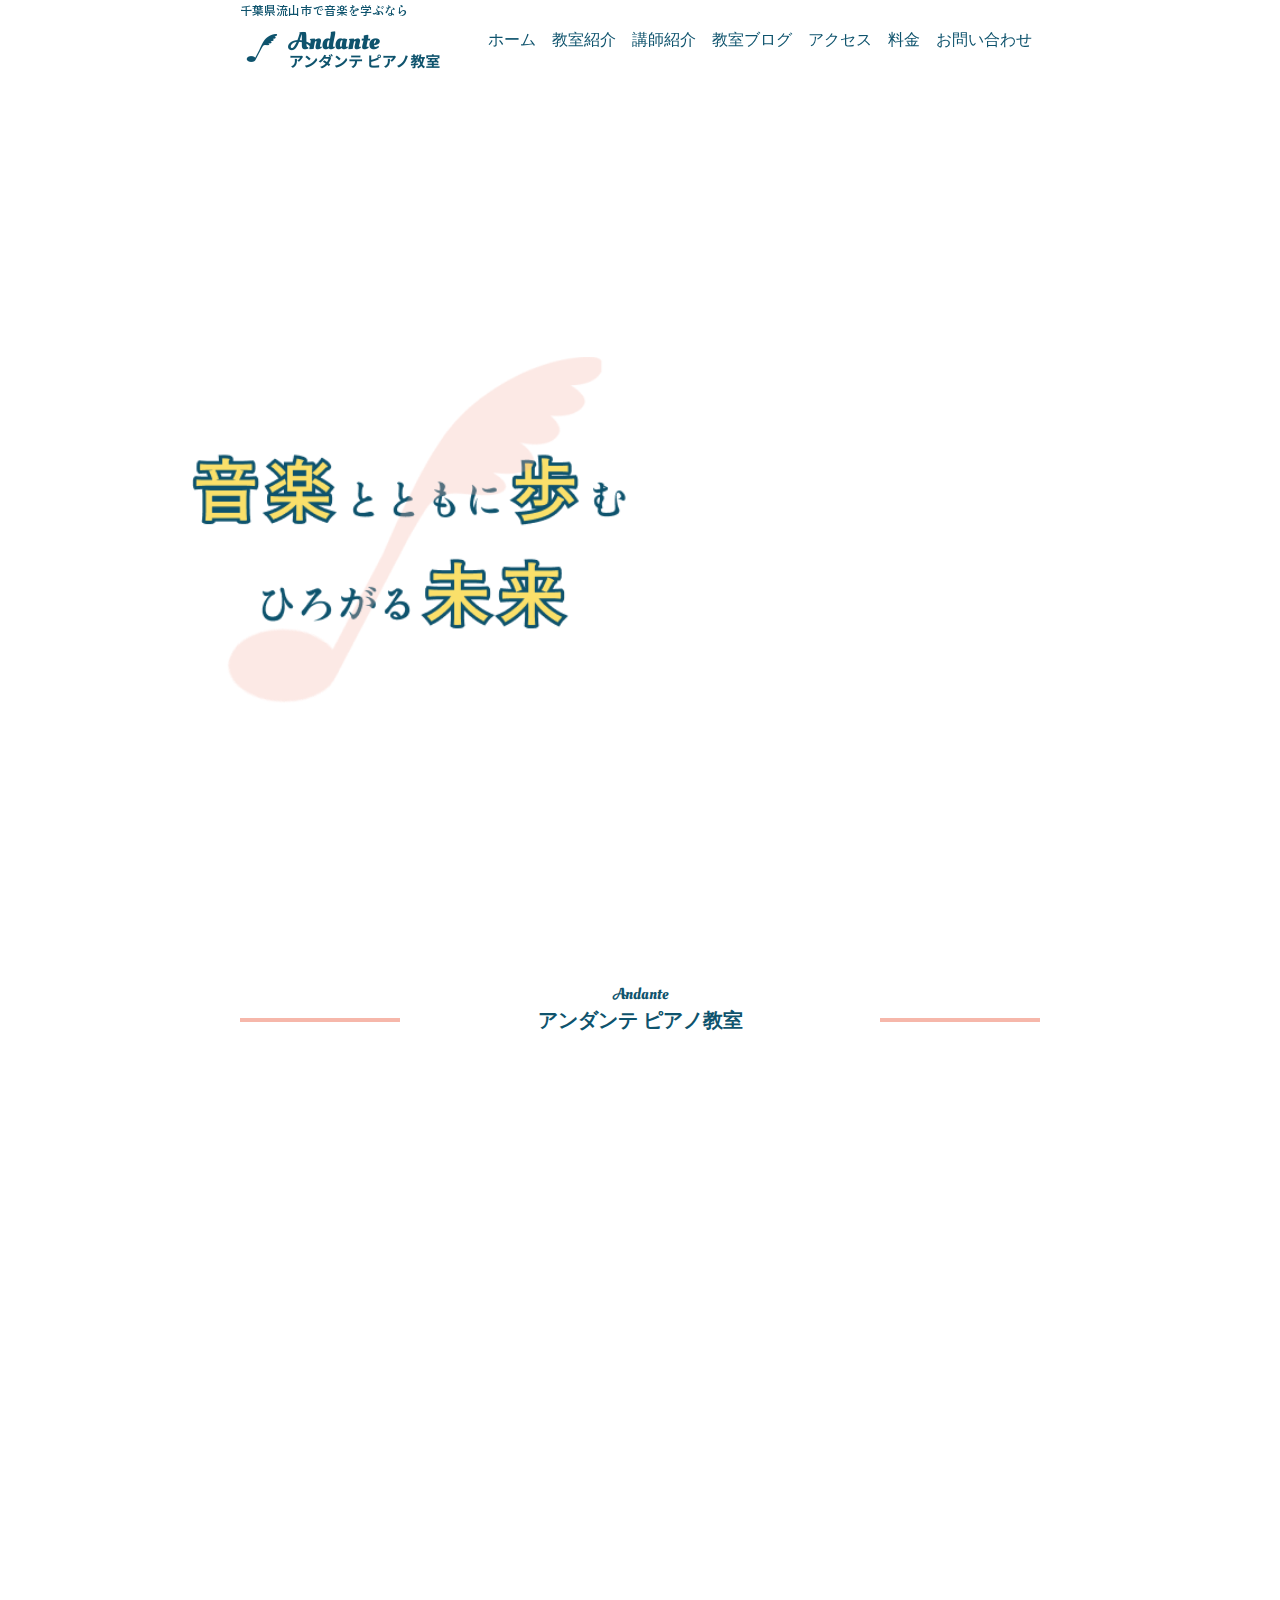
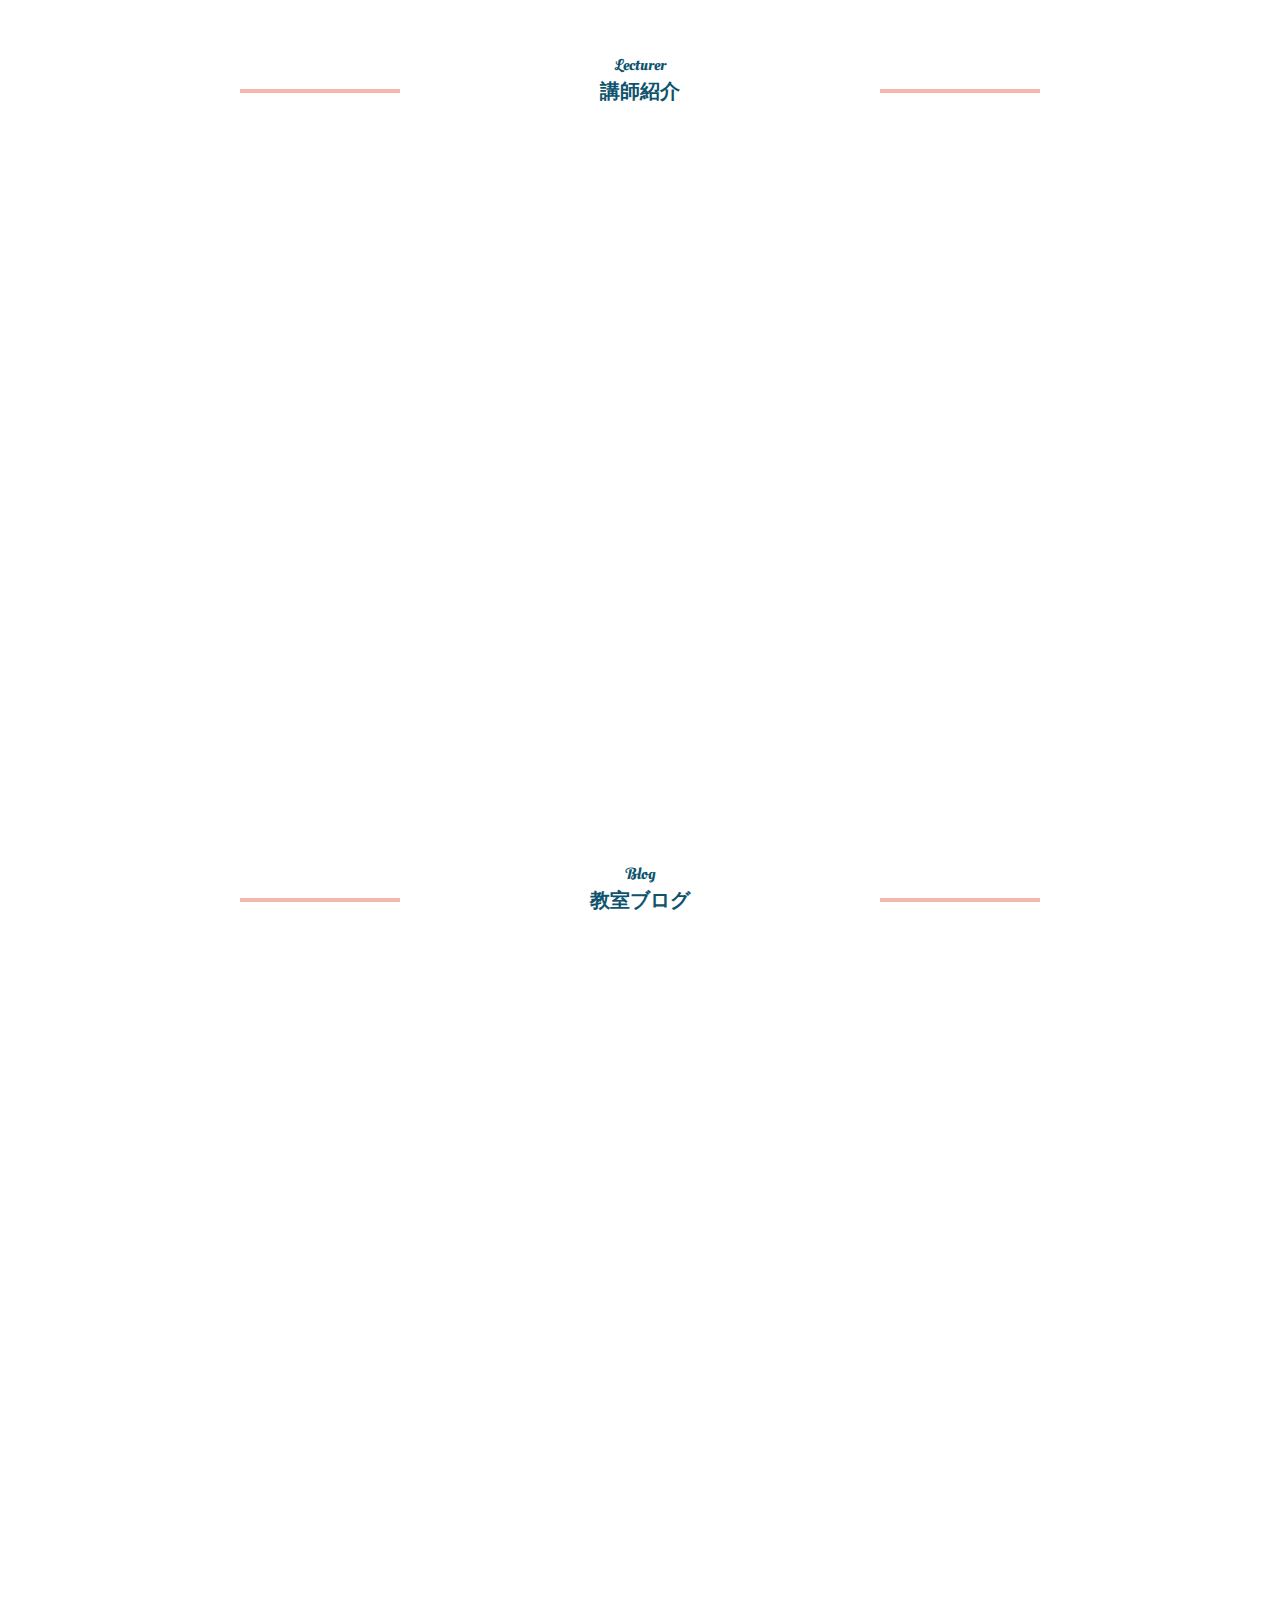
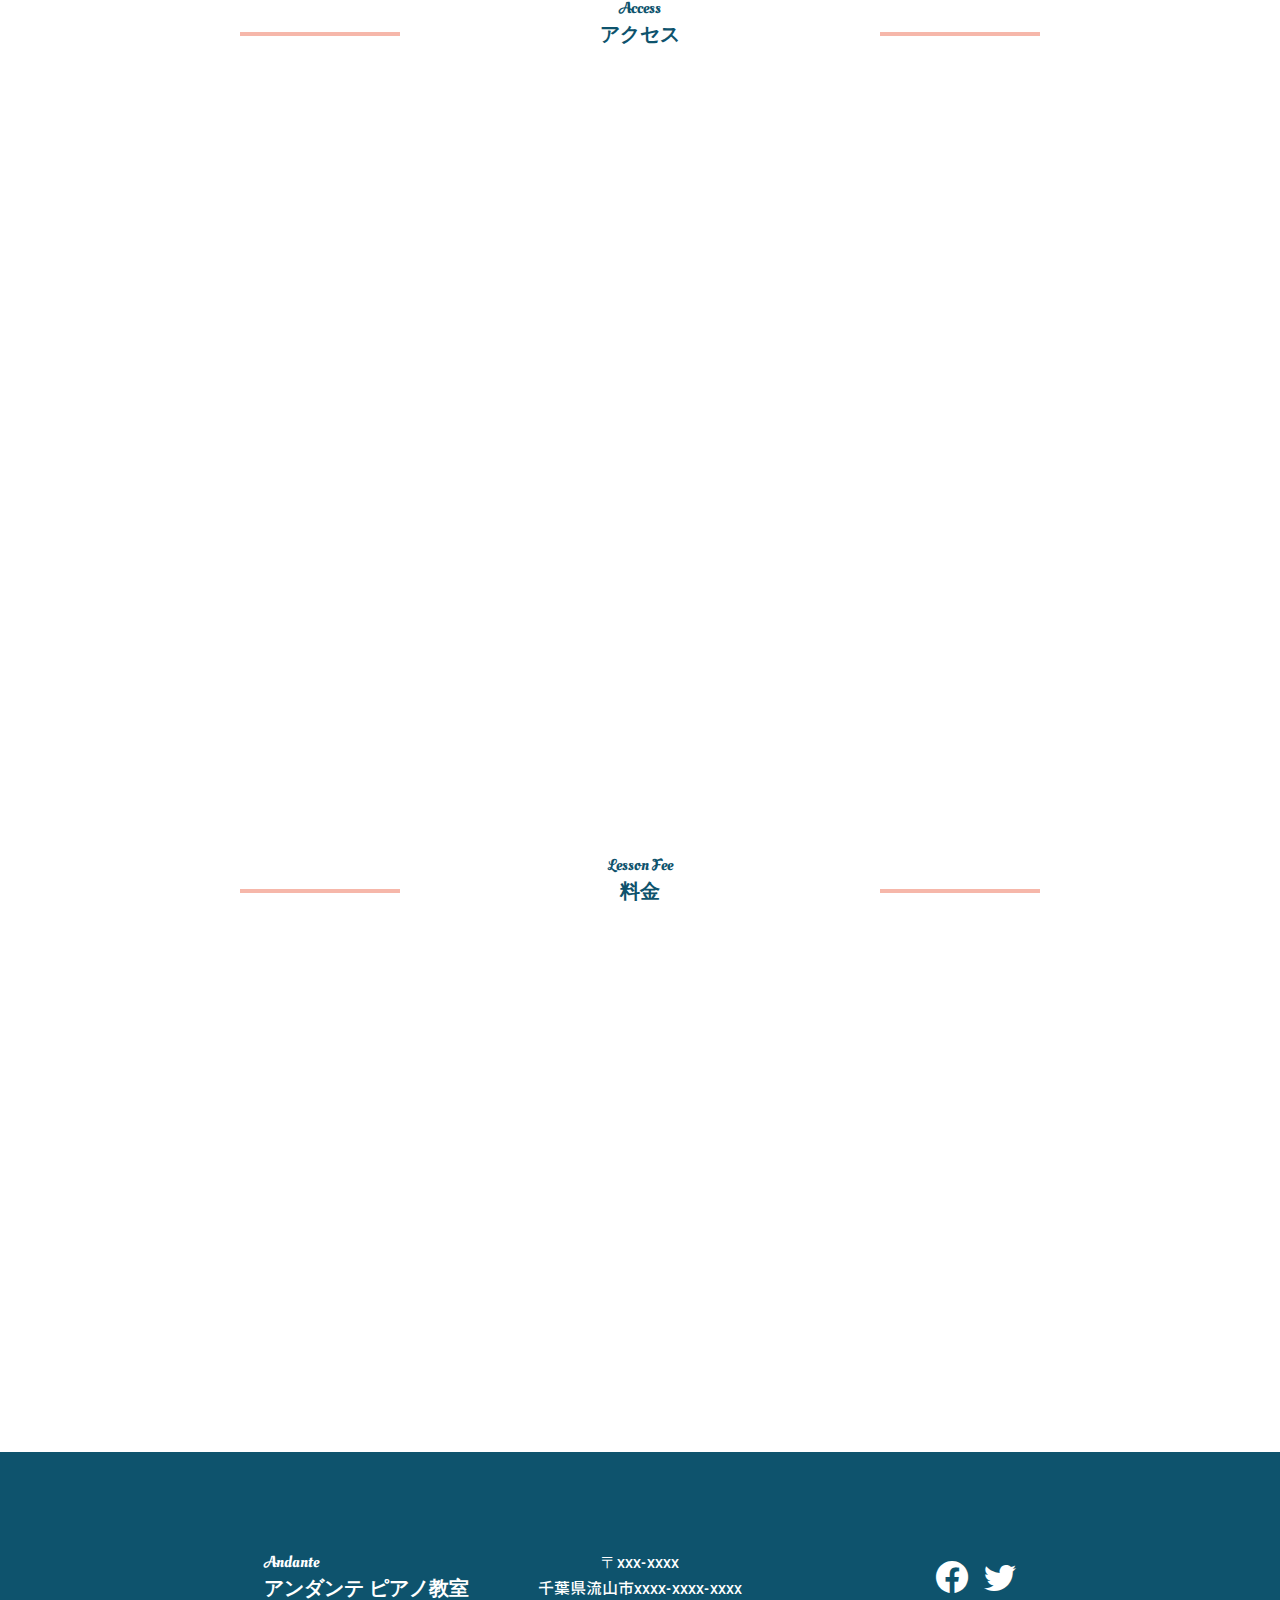
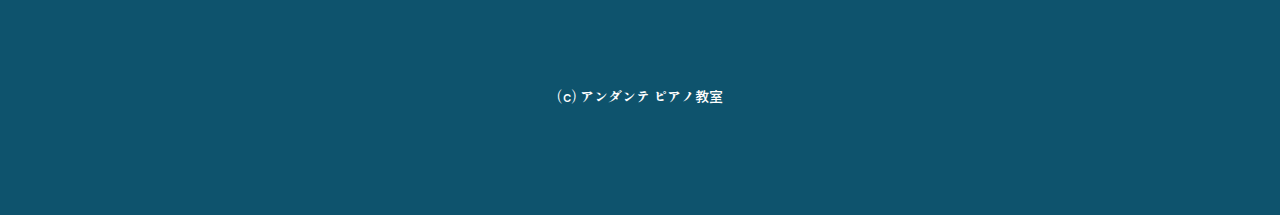
==== commit 88b16157: "Add files via upload" ====
--- a/index.html
+++ b/index.html
@@ -6,6 +6,7 @@
   <meta name="viewport" content="width=device-width, initial-scale=1.0">
   <meta name=”robots” content=”noindex , nofollow”>
   <title>流山市で音楽を学ぶならAndante ピアノ教室</title>
+  <link rel="shortcut icon" href="img/favicon.ico">
   <link rel="preconnect" href="https://fonts.googleapis.com">
   <link rel="preconnect" href="https://fonts.gstatic.com" crossorigin>
   <link href="https://fonts.googleapis.com/css2?family=Oleo+Script+Swash+Caps&family=Poppins:wght@600&family=Shippori+Antique&display=swap" rel="stylesheet">
@@ -37,7 +38,7 @@
           <li><a href="#blog">教室ブログ</a></li>
           <li><a href="#access">アクセス</a></li>
           <li><a href="#fee">料金</a></li>
-          <li><a href="#contact">お問い合わせ</a></li> 
+          <li><a href="contact/index.html">お問い合わせ</a></li> 
         </ul>
       </nav>
     </div>
@@ -56,7 +57,7 @@
           <li><a href="#blog">教室ブログ</a></li>
           <li><a href="#access">アクセス</a></li>
           <li><a href="#fee">料金</a></li>
-          <li><a href="#contact">お問い合わせ</a></li> 
+          <li><a href="contact/index.html">お問い合わせ</a></li> 
         </ul>
     </nav>
   </header>
@@ -88,21 +89,21 @@
         <h2 class="title-text">アンダンテ ピアノ教室</h2>
       </div>
 
-      <div class="section-inner">
+      <div class="section-inner animate">
         <ul>
-          <li>
+          <li class="animate">
             <p>Andante (歩くような速さで)という言葉のように、一歩一歩着実に。成長のお手伝いをさせていただきます。</p>
             <img src="img/about-photo1.jpg" alt="" srcset="">
           </li>
-          <li>
+          <li class="animate">
             <p>東京藝術大学卒業の講師による、毎回質の高いレッスンで、ぐんぐん上達！</p>
             <img src="img/about-photo2.jpg" alt="" srcset="">
           </li>
-          <li>
+          <li class="animate">
             <p>お一人お一人、生徒の皆さまのご要望をお聞きし、独自のカリキュラムでレッスンいたします。</p>
             <img src="img/about-photo3.jpg" alt="" srcset="">
           </li>
-          <li>
+          <li class="animate">
             <p>音楽大学受験のソルフェージュレッスンも行っています。</p>
             <img src="img/about-photo4.jpg" alt="" srcset="">
           </li>
@@ -117,7 +118,7 @@
         <h2 class="title-text">講師紹介</h2>
       </div>
 
-      <div class="section-inner">
+      <div class="section-inner animate">
         <div class="section-info">
           <div class="section-text">
             <h3>講師：T. Noriko</h3>
@@ -136,7 +137,7 @@
         <h2 class="title-text">教室ブログ</h2>
       </div>
 
-      <div class="section-inner">
+      <div class="section-inner animate">
         <div class="section-info">
           <div class="section-text">
             <ul>
@@ -170,7 +171,7 @@
         <h2 class="title-text">アクセス</h2>
       </div>
 
-      <div class="section-inner">
+      <div class="section-inner animate">
         <div class="address">
           <p class="address-text">〒xxx-xxxx</p>
           <p class="address-text">千葉県流山市xxxx-xxxx-xxxx</p>
@@ -180,7 +181,9 @@
         </div>
 
         <div class="iframe-wrap">
-          <iframe src="https://www.google.com/maps/embed?pb=!1m18!1m12!1m3!1d12931.811966445095!2d139.92368002287586!3d35.87466883083339!2m3!1f0!2f0!3f0!3m2!1i1024!2i768!4f13.1!3m3!1m2!1s0x60189b8924947b5b%3A0xc7bd35866988d866!2z44CSMjcwLTAxMzgg5Y2D6JGJ55yM5rWB5bGx5biC44GK44GK44Gf44GL44Gu5qOu5p2x!5e0!3m2!1sja!2sjp!4v1663419905391!5m2!1sja!2sjp" width="600" height="450" style="border:0;" allowfullscreen="" loading="lazy" referrerpolicy="no-referrer-when-downgrade"></iframe>
+          <iframe src="https://www.google.com/maps/embed?pb=!1m18!1m12!1m3!1d12931.811966445095!2d139.92368002287586!3d35.87466883083339!2m3!1f0!2f0!3f0!3m2!1i1024!2i768!4f13.1!3m3!1m2!1s0x60189b8924947b5b%3A0xc7bd35866988d866!2z44CSMjcwLTAxMzgg5Y2D6JGJ55yM5rWB5bGx5biC44GK44GK44Gf44GL44Gu5qOu5p2x!5e0!3m2!1sja!2sjp!4v1663419905391!5m2!1sja!2sjp" 
+          width="600" height="450" 
+          style="border:0;" allowfullscreen="" loading="lazy" referrerpolicy="no-referrer-when-downgrade"></iframe>
         </div>
       </div>
     </section>
@@ -191,7 +194,7 @@
         <h2 class="title-text">料金</h2>
       </div>
 
-      <div class="section-inner">
+      <div class="section-inner animate">
         <ul class="fee-details">
           <li>
             <img src="img/logo.png" alt="" srcset="">
@@ -230,32 +233,40 @@
       </div>
     </section>
 
-    <a href="#" class="free-experience">
+    <a href="contact/index.html" class="experience-button experience-button-sm">
       <h3>
         無料体験<span>の</span>お申し込み<span>は</span>
       </h3>
       <p>こちら</p>
     </a> 
+
+    <a href="contact/index.html" class="experience-button experience-button-lg">
+      <h3>
+        無料体験<span>の</span><br>お申し込み<span>は</span>
+      </h3>
+      <p>こちら</p>
+    </a> 
   </main>
 
   <footer>
     <div class="container">
-      <div class="footer-title">
-        <span class="en">Andante</span>
-        <h1 class="title-text">アンダンテ ピアノ教室</h1>
-      </div>
-
-      <div class="address">
-        <p class="address-text">〒xxx-xxxx</p>
-        <p class="address-text">千葉県流山市xxxx-xxxx-xxxx</p>
-      </div>
-
-      <ul class="sns">
-        <li><a href="#" class="facebook"><i class="bi bi-facebook"></i></a></li>
-        <li><a href="#" class="twitter"><i class="bi bi-twitter"></i></a></li>
-      </ul>
-      
-      <small>(c) アンダンテ ピアノ教室</small>
+      <div class="footer-inner">
+          <div class="footer-title">
+            <span class="en">Andante</span>
+            <h1 class="title-text">アンダンテ ピアノ教室</h1>
+          </div>
+    
+          <div class="address">
+            <p class="address-text">〒xxx-xxxx</p>
+            <p class="address-text">千葉県流山市xxxx-xxxx-xxxx</p>
+          </div>
+    
+          <ul class="sns">
+            <li><a href="#" class="facebook"><i class="bi bi-facebook"></i></a></li>
+            <li><a href="#" class="twitter"><i class="bi bi-twitter"></i></a></li>
+          </ul>
+      </div>
+     <small>(c) アンダンテ ピアノ教室</small>
     </div>
   </footer>
   <script src="https://code.jquery.com/jquery-3.6.0.min.js" integrity="sha256-/xUj+3OJU5yExlq6GSYGSHk7tPXikynS7ogEvDej/m4=" crossorigin="anonymous"></script>
--- a/css/styles.css
+++ b/css/styles.css
@@ -85,6 +85,17 @@
 .en {
   font-family: 'Oleo Script Swash Caps', cursive;
   font-size: 16px;
+}
+
+.animate {
+  opacity: 0;
+  transform: translateY(20px);
+  transition: all 0.8s;
+}
+
+.animate.appear {
+  opacity: 1;
+  transform: none;
 }
 
 /* --------------------------
@@ -338,6 +349,7 @@
   display: flex;
   justify-content: space-between;
   align-items: center;
+  
 }
 
 #about li:nth-child(even) {
@@ -356,6 +368,11 @@
 #about li img {
   border-radius: 16px;
   box-shadow: 0 0 6px rgba(0, 0, 0, 0.4);
+  transition: transform .6s;
+}
+
+#about li:hover img {
+  transform: scale(1.1);
 }
 
 /* --------------------------
@@ -400,6 +417,10 @@
   text-align: left;
 }
 
+#blog ul {
+  padding: 0 16px;
+}
+
 #blog .section-text time {
   font-size: 14px;
   color: #F6B7AA;
@@ -439,7 +460,6 @@
   left:0;
   width:100%;
   height:100%;
-  /* box-shadow: 5px 2.5px 3px rgba(0, 0, 0, 0.3); */
   box-shadow: 0 0 6px rgba(0, 0, 0, 0.4);
   border-radius: 16px;
 }
@@ -500,19 +520,25 @@
 /* --------------------------
         無料体験ボタン
 -----------------------------*/
-.free-experience {
+/* 共通 */
+.experience-button {
   display: block;
   cursor: pointer;
-  width: 100%;
-  background-color: #F6B7AA;
+  /* background-color: #F6B7AA; */
+  background-color: rgba(246, 183, 170, 0.9);
   color: #0E536D;
   text-align: center;
-  padding: 8px 0;
   position: fixed;
   bottom: 0;
-}
-
-.free-experience h3 {
+  transition: all .6s;
+}
+
+.experience-button:hover {
+  background-color: #fff;
+  color: #F6B7AA;
+}
+
+.experience-button h3 {
   font-size: 24px;
   position: relative;
   width: fit-content;
@@ -520,29 +546,91 @@
   font-weight: normal;
 }
 
-.free-experience span,
-.free-experience p {
+.experience-button span,
+.experience-button p {
   font-size: 20px;
 }
 
-.free-experience h3::before,
-.free-experience h3::after {
+.experience-button h3::before,
+.experience-button h3::after  {
   content: '';
   height: 60px;
   width: 1px;
   background-color: #0E536D;
   position: absolute;
   top: 4px;
-}
-
-.free-experience h3::before {
+  transition: all .6s;
+}
+
+.experience-button:hover h3::before,
+.experience-button:hover h3::after {
+  background-color: #F6B7AA;
+}
+
+.experience-button h3::before {
   left: -16px;
   transform: rotate(-6deg);
 }
 
-.free-experience h3::after {
+.experience-button h3::after {
   right: -16px;
   transform: rotate(6deg);
+}
+
+/* small */
+.experience-button-sm {
+  width: 100%;
+  padding: 8px 0;
+}
+
+/* large */
+.experience-button-lg {
+  width: 193px;
+  height: 193px;
+  border-radius: 50%;
+  right: 48px;
+  bottom: 8px;
+}
+
+.experience-button-lg h3 {
+  padding-top: 45.5px;
+}
+
+.experience-button-lg h3::before,
+.experience-button-lg h3::after {
+  height: 90px;
+  top: 60px;
+}
+
+.experience-button-lg h3::before {
+  left: -8px;
+  transform: rotate(-12deg);
+}
+
+.experience-button-lg h3::after {
+  right: -8px;
+  transform: rotate(12deg);
+}
+
+.experience-button-lg:hover {
+  background-color: #F6B7AA;
+  color: #0E536D;
+  opacity: .7;
+}
+
+.experience-button-lg h3,
+.experience-button-lg p {
+  transition: all .6s;
+}
+
+.experience-button-lg:hover h3,
+.experience-button-lg:hover p {
+  transform: translateY(-8px);
+}
+
+.experience-button-lg:hover h3::before,
+.experience-button-lg:hover h3::after {
+  background-color: #0E536D;
 }
 
 /* --------------------------
@@ -604,20 +692,141 @@
   font-size: 14px;
 }
 
+/* --------------------------
+        contact
+-----------------------------*/
+#contact {
+  max-width: 600px;
+}
+
+.form-text {
+  margin-top: 32px;
+}
+
+.form-attention {
+  font-size: 14px;
+  margin-top: 4px;
+}
+
+#contact span {
+  color: #FF0000;
+}
+
+form {
+  margin-top: 64px;
+}
+
+label {
+  display: inline-block;
+  width: 100%;
+}
+
+label + label {
+  margin-top: 24px;
+}
+
+input,
+select,
+textarea {
+  width: 100%;
+  padding: 4px 8px;
+}
+
+textarea {
+  height: 96px;
+}
+
+.form-buttons {
+  margin: 40px 0;
+  display: flex;
+  justify-content: center;
+  gap: 48px;
+}
+
+button {
+  all: unset;
+}
+
+.form-buttons a,
+ button {
+  display: inline-block;
+  background-color: #F6B7AA;
+  color: #0E536D;
+  width: 104px;
+  line-height: 40px;
+  text-align: center;
+  border-radius: 16px;
+}
+
+.contact-footer {
+  height: fit-content;
+}
+
+
 /* medium screen */
 @media (min-width: 600px) {
-  body {
-    background: #8EC5E4;
-  }
+  #about li {
+    flex-direction: column-reverse;
+    width: calc(50% - 16px);
+  }
+  
+  #about li:nth-child(even) {
+    flex-direction: column-reverse;
+  }
+
+  #about li:nth-child(1),
+  #about li:nth-child(2) {
+    margin-bottom: 80px;
+  }
+
+  #about ul {
+    display: flex;
+    flex-wrap: wrap;
+    justify-content: space-between;
+    align-items: flex-start;
+  }
+  
+  #about li p,
+  #about li img {
+    width: 100%;
+  }
+  
+  #about li + li {
+    margin-top: 0;
+  }
+  
+  #about li img {
+    margin-bottom: 24px;
+  }
+
+  #lecturer .section-info {
+    display: flex;
+    justify-content: center;
+    align-items: center;
+    gap: 48px;
+    padding: 100px 16px;
+  }
+  
+  #lecturer .section-text {
+    width: 40%;
+  }
+  
+  .section-info img {
+    width: 40%;
+    margin-top: 0;
+    max-height: 169px;
+  }
+
+  #fee .section-inner {
+    max-width: 600px;
+    margin-right: auto;
+    margin-left: auto;
+  }
+
 }
 
 /* large screen */
 @media (min-width: 800px) {
-  body {
-    /* background: #EA6144; */
-    background: #fff;
-  }
-
   .site-title {
     flex: 1;
   }
@@ -644,11 +853,29 @@
     padding: 8px;
     border-radius: 8px;
     transition: all .3s;
+    position: relative;
+    transition: all .6s;
   }
 
   .header-nav-list li a:hover {
-    background-color: #FAE06A;
+    text-shadow: 1px 1px 2px #FAE06A;
     font-weight: 600;
+  }
+
+  .header-nav-list li a::after{
+    content: '';
+    width: 100%;
+    height: 2px;
+    background-color: #0E536D;
+    position: absolute;
+    bottom: 0;
+    left: 0;
+    transform: scale(0);
+    transition: transform .6s;
+  }
+
+  .header-nav-list li a:hover::after {
+     transform: scale(1);
   }
 
   #main-visual .container {
@@ -683,7 +910,7 @@
   
   .main-image {
     top: calc(50% - 133px);
-    left: 10%;
+    left:15%;
     z-index: 2;
   }
   
@@ -692,11 +919,70 @@
     margin: 0;
   }
   
-
-
-
-}
-
-
-
-
+  #about li {
+    width: calc(25% - 16px * 2);
+  }
+  
+  #about li:nth-child(1),
+  #about li:nth-child(2) {
+    margin-bottom: 0;
+  }
+  
+  #access .section-inner {
+    display: flex;
+    gap: 24px;
+    justify-content: center;
+    align-items: center;
+  }
+
+  #access .address {
+    width: 40%;
+  }
+  
+  .iframe-wrap{
+    width: calc(60% - 24px);
+    padding: 0;
+    height: 450px;
+  }
+  
+  .iframe-wrap iframe{
+    height: 450px;
+  }
+
+  .footer-inner {
+    display: flex;
+    justify-content: center;
+    align-items: center;
+    margin: 80px 0;
+  }
+
+  .footer-title,
+  footer .address,
+  .sns {
+    width: calc((100% - 48px) / 3);
+  }
+
+  .footer-title {
+    text-align: left;
+  }
+
+  footer .address {
+    /* text-align: center; */
+    margin: 0;
+  }
+
+  .sns {
+    /* display: flex;
+    justify-content: center; */
+    margin-bottom: 0;
+    justify-content: flex-end;
+  }
+  
+  
+
+
+}
+
+
+
+
